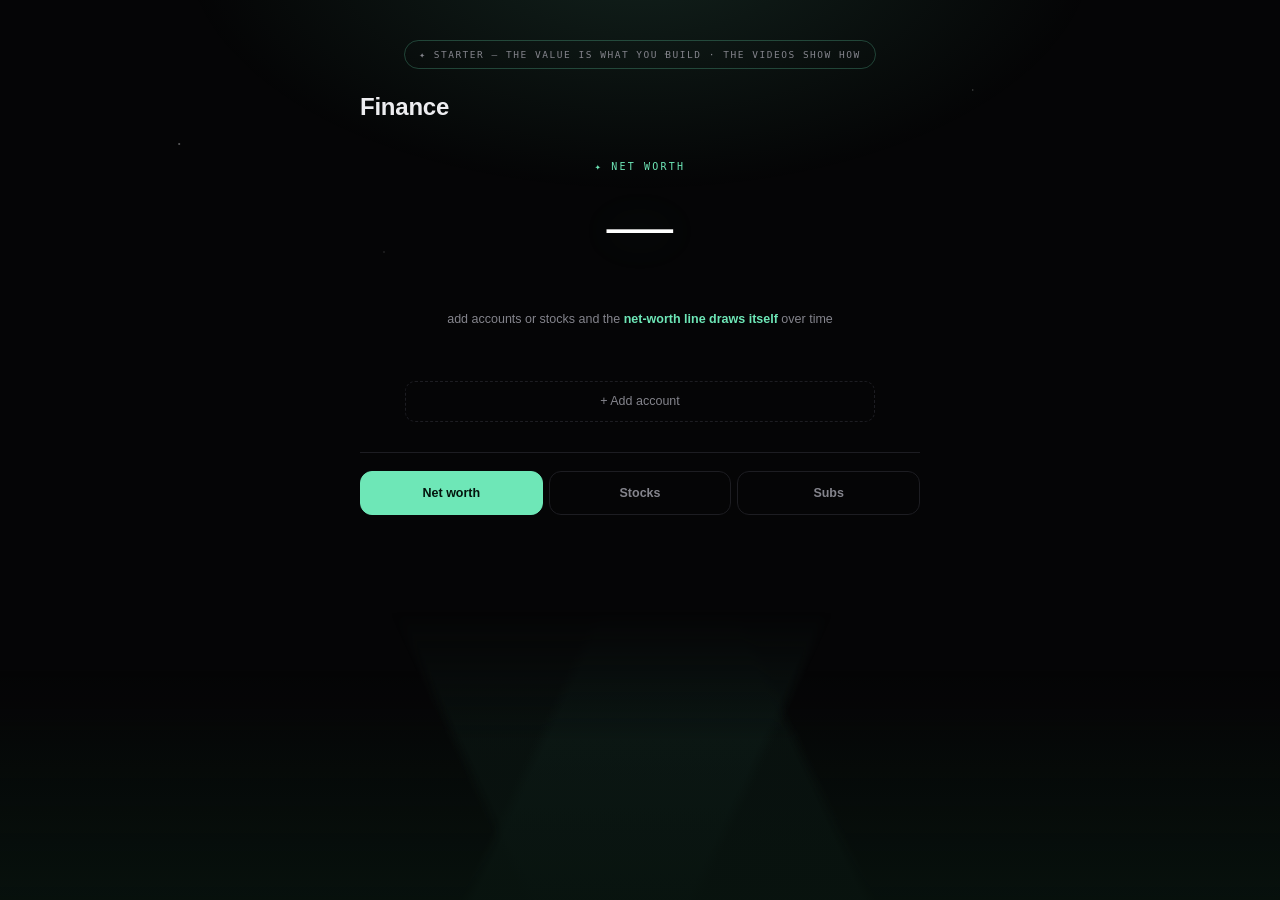
==== tiles-library/finance.html @ c0c362ae "Initial commit" ====
<!doctype html>
<html lang="en">
<head>
<meta charset="utf-8" />
<meta name="viewport" content="width=device-width,initial-scale=1" />
<title>Finance</title>
<!--
  FINANCE — three pages, one bottom tab bar: Net worth (accounts + stocks →
  the trend), Stocks (holdings, live-priced via Finnhub), Subscriptions
  (monthly burn). Each page carries its own base inputs; the mentor builds the
  rest.

  Sealed: no network. Saves through window.Vitality. Stock prices via the host
  bridge: window.Vitality.stock(symbol) (server-routed Finnhub key; manual works
  keyless). Store: { accounts:[{id,name,balance}], holdings:[{id,symbol,shares,price}],
  subs:[{id,name,amount}], history:[{t,value}] }
-->
<style>
  :root{
    --bg:#050506;--fg:#ededf0;--brand:#6EE7B7;
    --muted:#84848c;--muted-strong:#a8a8b0;--border:#1d1d22;
    --neg:#ff8b8b;
    --mono:ui-monospace,SFMono-Regular,Menlo,monospace;
    --serif:Georgia,'Times New Roman',serif;
    --font:-apple-system,BlinkMacSystemFont,'Segoe UI',Inter,sans-serif;
    --ease:cubic-bezier(.16,1,.3,1);
  }
  *{box-sizing:border-box;margin:0;padding:0}
  html,body{height:100%}
  body{background:var(--bg);color:var(--fg);font:15px/1.5 var(--font);display:flex;justify-content:center;padding:40px 20px;-webkit-font-smoothing:antialiased;position:relative}
  body::before{content:'';position:fixed;inset:0;z-index:-2;pointer-events:none;background:
    radial-gradient(58% 44% at 50% -6%, rgba(110,231,183,.13), transparent 62%),
    radial-gradient(1.5px 1.5px at 14% 16%, rgba(255,255,255,.5), transparent 100%),
    radial-gradient(1px 1px at 76% 10%, rgba(255,255,255,.4), transparent 100%),
    radial-gradient(1.5px 1.5px at 52% 6%, rgba(255,255,255,.32), transparent 100%),
    radial-gradient(1px 1px at 30% 28%, rgba(255,255,255,.28), transparent 100%)}
  body::after{content:'';position:fixed;left:0;right:0;bottom:0;height:32vh;z-index:-1;pointer-events:none;background:
    linear-gradient(to top, rgba(8,19,14,.85), transparent 80%),
    linear-gradient(115deg, transparent 42%, rgba(13,26,23,.75) 43%, rgba(13,26,23,.75) 58%, transparent 59%),
    linear-gradient(245deg, transparent 38%, rgba(10,18,16,.9) 39%, rgba(10,18,16,.9) 62%, transparent 63%);
    -webkit-mask-image:linear-gradient(to top,#000 55%,transparent);mask-image:linear-gradient(to top,#000 55%,transparent)}
  .shell{width:100%;max-width:560px}
  h1{font-size:24px;font-weight:600;letter-spacing:-.01em}
  .sub{color:var(--muted);font-family:var(--mono);font-size:11px;letter-spacing:.12em;text-transform:uppercase;margin:6px 0 0}
  .well{margin-top:34px;text-align:center}
  .kick{font-family:var(--mono);font-size:10px;letter-spacing:.22em;text-transform:uppercase;color:var(--brand)}
  .worth{font-family:var(--serif);font-style:italic;font-size:clamp(48px,10.5vw,74px);line-height:1;color:#fff;margin-top:12px;text-shadow:0 0 44px rgba(110,231,183,.22)}
  .worth.neg{color:var(--neg);text-shadow:0 0 44px rgba(255,139,139,.18)}
  .worth .u{font-size:.34em;font-style:normal;color:var(--muted);margin-left:2px}
  .delta{font-family:var(--mono);font-size:11px;letter-spacing:.14em;margin-top:10px;color:var(--muted)}
  .delta b{color:var(--brand);font-weight:600}
  .delta b.down{color:var(--neg)}
  .gwrap{margin-top:28px}
  .gEmpty{padding:22px 0;color:var(--muted);font-size:12.5px;text-align:center}
  .gEmpty b{color:var(--brand);font-weight:600}
  .list{margin-top:26px;text-align:left;max-width:470px;margin-left:auto;margin-right:auto}
  .row{display:grid;grid-template-columns:1fr auto auto;align-items:center;gap:10px;padding:11px 13px;border-radius:12px;border:1px solid var(--border);background:rgba(14,14,17,.5);margin-bottom:8px;animation:up .4s var(--ease) both}
  @keyframes up{from{opacity:0;transform:translateY(6px)}to{opacity:1}}
  .row .nmwrap{min-width:0}
  .row .nm{font-size:14px;color:var(--fg);overflow:hidden;text-overflow:ellipsis;white-space:nowrap}
  .row .hsub{font-family:var(--mono);font-size:10px;letter-spacing:.04em;color:var(--muted);margin-top:1px}
  .row .bal{font-family:var(--mono);font-size:14px;font-variant-numeric:tabular-nums;cursor:pointer;color:var(--muted-strong);padding:3px 7px;border-radius:6px;transition:background .12s,color .12s}
  .row .bal:hover{background:rgba(110,231,183,.09);color:var(--brand)}
  .row .bal.neg{color:var(--neg)}
  .row .del{border:none;background:none;color:var(--muted);cursor:pointer;font-size:15px;line-height:1;opacity:.45;padding:2px 4px;transition:opacity .12s,color .12s}
  .row .del:hover{opacity:1;color:var(--neg)}
  .balIn{width:118px;background:rgba(0,0,0,.45);border:1px solid var(--brand);border-radius:6px;padding:4px 8px;color:var(--fg);font-family:var(--mono);font-size:14px;text-align:right;outline:none}
  .addRow{display:grid;grid-template-columns:1fr 122px auto;gap:8px;margin-top:2px}
  .addRow.stock{grid-template-columns:1fr 100px auto}
  .addRow input{background:rgba(14,14,17,.7);border:1px solid var(--border);border-radius:10px;padding:10px 13px;color:var(--fg);font:inherit;outline:none;min-width:0}
  .addRow input:focus{border-color:var(--brand)}
  .addRow button{border:none;background:var(--brand);color:#04140d;font-weight:700;border-radius:10px;padding:0 17px;cursor:pointer}
  .addBtn{margin-top:4px;background:transparent;border:1px dashed var(--border);border-radius:10px;color:var(--muted);font:inherit;font-size:12.5px;padding:10px 14px;cursor:pointer;width:100%;transition:color .14s,border-color .14s}
  .addBtn:hover{color:var(--brand);border-color:var(--brand);border-style:solid}
  .keyNote{font-family:var(--mono);font-size:10px;letter-spacing:.02em;color:var(--muted);margin-top:12px;text-align:center}
  .keyNote b{color:var(--brand)}
  /* the bottom tab bar — each button is a page */
  .tabBar{display:flex;gap:6px;margin-top:30px;padding-top:18px;border-top:1px solid var(--border)}
  .tab{flex:1;padding:12px 8px;border-radius:12px;border:1px solid var(--border);background:transparent;color:var(--muted);font:inherit;font-size:12.5px;font-weight:600;cursor:pointer;transition:all .15s}
  .tab:hover{color:#fff;border-color:var(--muted)}
  .tab.on{color:#04140d;background:var(--brand);border-color:var(--brand)}
  .starterTag{width:max-content;max-width:92%;margin:0 auto 20px;padding:6px 14px;border:1px solid rgba(110,231,183,.25);border-radius:999px;font-family:ui-monospace,SFMono-Regular,Menlo,monospace;font-size:9.5px;letter-spacing:.16em;text-transform:uppercase;color:#84848c;text-align:center}
  .starterTag,.starterTag *{line-height:1.6}
</style>
</head>
<body>
<div class="shell">
<div class="starterTag">✦ starter — the value is what you build · the videos show how</div>
  <h1>Finance</h1>
  <div class="well" id="app"></div>
</div>
<script>
let store={};let view='networth';
let editingId=null;let editKind='bal';let adding=false;let addingStock=false;let addingSub=false;
const esc=s=>String(s).replace(/[&<>"']/g,c=>({'&':'&amp;','<':'&lt;','>':'&gt;','"':'&quot;',"'":'&#39;'}[c]));
const fetchingS=new Set();let finNote=false;
function persist(){window.Vitality.save(store)}
function accts(){if(!Array.isArray(store.accounts))store.accounts=[];return store.accounts}
function holds(){if(!Array.isArray(store.holdings))store.holdings=[];return store.holdings}
function subs(){if(!Array.isArray(store.subs))store.subs=[];return store.subs}
function hist(){if(!Array.isArray(store.history))store.history=[];return store.history}
function holdValue(h){return (typeof h.shares==='number'?h.shares:0)*(typeof h.price==='number'?h.price:0)}
function stockTotal(){return holds().reduce((s,h)=>s+holdValue(h),0)}
function monthlyBurn(){return subs().reduce((s,x)=>s+(typeof x.amount==='number'?x.amount:0),0)}
function netWorth(){let s=0;for(const a of accts())s+=(typeof a.balance==='number'?a.balance:0);for(const h of holds())s+=holdValue(h);return s;}
function fmtMoney(n){if(n==null)return '—';const sign=n<0?'−':'';const a=Math.abs(n);
  return sign+'$'+(a>=1e6?(a/1e6).toFixed(2)+'M':a>=1e4?Math.round(a).toLocaleString():a.toLocaleString(undefined,{maximumFractionDigits:0}));}

function snapshot(){
  const v=netWorth(),h=hist(),now=Date.now(),prev=h[h.length-1];
  if(prev&&prev.value===v)return;
  if(prev&&now-prev.t<120000){prev.t=now;prev.value=v;}
  else h.push({t:now,value:v});
}

async function refreshStock(h){
  const V=window.Vitality||{};
  if(!h.symbol||!V.stock)return;
  if(fetchingS.has(h.id))return;
  fetchingS.add(h.id);render();
  try{const price=await V.stock(h.symbol);if(typeof price==='number'&&price>0){h.price=price;snapshot();persist();}}
  catch(e){if(String(e&&e.message||'')==='no_key')finNote=true;}
  finally{fetchingS.delete(h.id);render();}
}

function graph(){
  const h=hist().filter(s=>typeof s.value==='number');
  if(h.length<2)return '<div class="gEmpty">add accounts or stocks and the <b>net-worth line draws itself</b> over time</div>';
  const W=560,H=120,P=8;
  const t0=h[0].t,t1=h[h.length-1].t||t0+1;
  const lo=Math.min(...h.map(s=>s.value)),hi=Math.max(...h.map(s=>s.value));
  const x=t=>P+((t-t0)/Math.max(1,t1-t0))*(W-2*P);
  const y=v=>hi===lo?H/2:P+(1-(v-lo)/(hi-lo))*(H-2*P);
  const pts=h.map(s=>[x(s.t),y(s.value)]);
  let d='M '+pts[0][0]+' '+pts[0][1];
  for(let i=0;i<pts.length-1;i++){const p0=pts[i-1]||pts[i],p1=pts[i],p2=pts[i+1],p3=pts[i+2]||p2;
    d+=' C '+(p1[0]+(p2[0]-p0[0])/6)+' '+(p1[1]+(p2[1]-p0[1])/6)+', '+(p2[0]-(p3[0]-p1[0])/6)+' '+(p2[1]-(p3[1]-p1[1])/6)+', '+p2[0]+' '+p2[1];}
  const area=d+' L '+pts[pts.length-1][0]+' '+(H-P)+' L '+pts[0][0]+' '+(H-P)+' Z';
  return '<svg viewBox="0 0 '+W+' '+H+'" style="width:100%;display:block" preserveAspectRatio="none">'
    +'<defs><linearGradient id="fg1" x1="0" y1="0" x2="0" y2="1"><stop offset="0%" stop-color="#6EE7B7" stop-opacity=".26"/><stop offset="100%" stop-color="#6EE7B7" stop-opacity="0"/></linearGradient></defs>'
    +'<path d="'+area+'" fill="url(#fg1)"/><path d="'+d+'" fill="none" stroke="#6EE7B7" stroke-width="2.5" stroke-linecap="round" stroke-linejoin="round"/>'
    +'<circle cx="'+pts[pts.length-1][0]+'" cy="'+pts[pts.length-1][1]+'" r="4" fill="#6EE7B7"/></svg>';
}

/* one row's editable value cell (inline input when this id is being edited) */
function valCell(id,kind,val,neg){
  if(editingId===id)return '<input class="balIn" id="editIn" type="text" inputmode="decimal" value="'+(val===''?'':val)+'" autocomplete="off"/>';
  return '<span class="bal'+(neg?' neg':'')+'" data-'+kind+'="'+id+'" title="Tap to edit">';
}

function listAccounts(){
  let h='';
  for(const ac of accts()){
    const neg=typeof ac.balance==='number'&&ac.balance<0;
    h+='<div class="row"><div class="nmwrap"><span class="nm">'+esc(ac.name)+'</span></div>'
      +valCell(ac.id,'bal',(typeof ac.balance==='number'?ac.balance:''),neg)+(editingId===ac.id?'':fmtMoney(typeof ac.balance==='number'?ac.balance:0)+'</span>')
      +'<button class="del" data-del="'+ac.id+'" title="Remove">&times;</button></div>';
  }
  if(adding)h+='<div class="addRow"><input id="nmIn" placeholder="account name" autocomplete="off"/><input id="amtIn" type="text" inputmode="decimal" placeholder="balance" autocomplete="off"/><button data-add>Add</button></div>';
  else h+='<button class="addBtn" data-addtoggle>+ Add account</button>';
  return h;
}
function listStocks(){
  let h='';
  for(const hd of holds()){
    const px=typeof hd.price==='number'?hd.price:null;
    const sub=(typeof hd.shares==='number'?hd.shares:0)+' sh'+(px!=null?' @ '+fmtMoney(px):' · '+(fetchingS.has(hd.id)?'pricing…':'add a key to price'));
    h+='<div class="row"><div class="nmwrap"><span class="nm">'+esc(hd.symbol)+'</span><div class="hsub">'+sub+'</div></div>'
      +valCell(hd.id,'sh',(typeof hd.shares==='number'?hd.shares:''),false)+(editingId===hd.id?'':(fetchingS.has(hd.id)?'…':fmtMoney(holdValue(hd)))+'</span>')
      +'<button class="del" data-del="'+hd.id+'" title="Remove">&times;</button></div>';
  }
  if(addingStock)h+='<div class="addRow stock"><input id="symIn" placeholder="ticker — e.g. AAPL" autocomplete="off"/><input id="shIn" type="text" inputmode="decimal" placeholder="shares" autocomplete="off"/><button data-addstockgo>Add</button></div>';
  else h+='<button class="addBtn" data-addstock>+ Add stock</button>';
  if(finNote)h+='<div class="keyNote">stocks need a free <b>Finnhub key</b> in .env.local — your mentor sets it up. Until then they hold at $0.</div>';
  return h;
}
function listSubs(){
  let h='';
  for(const sb of subs()){
    h+='<div class="row"><div class="nmwrap"><span class="nm">'+esc(sb.name)+'</span><div class="hsub">subscription</div></div>'
      +valCell(sb.id,'sub',(typeof sb.amount==='number'?sb.amount:''),false)+(editingId===sb.id?'':fmtMoney(typeof sb.amount==='number'?sb.amount:0)+'/mo</span>')
      +'<button class="del" data-del="'+sb.id+'" title="Remove">&times;</button></div>';
  }
  if(addingSub)h+='<div class="addRow"><input id="subNmIn" placeholder="subscription — e.g. Netflix" autocomplete="off"/><input id="subAmtIn" type="text" inputmode="decimal" placeholder="$ / month" autocomplete="off"/><button data-addsubgo>Add</button></div>';
  else h+='<button class="addBtn" data-addsub>+ Add subscription</button>';
  return h;
}

function tabBar(){
  return '<div class="tabBar">'+[['networth','Net worth'],['stocks','Stocks'],['subs','Subs']]
    .map(t=>'<button class="tab'+(view===t[0]?' on':'')+'" data-view="'+t[0]+'">'+t[1]+'</button>').join('')+'</div>';
}

function render(){
  let html='';
  if(view==='networth'){
    const any=accts().length||holds().length,v=any?netWorth():null,h=hist();
    let delta='';
    if(h.length>=2){const d=h[h.length-1].value-h[0].value,up=d>=0;delta='<div class="delta">since day one · <b class="'+(up?'':'down')+'">'+(up?'▲ ':'▼ ')+fmtMoney(Math.abs(d)).replace('−','')+'</b></div>';}
    html='<div class="kick">✦ net worth</div><div class="worth'+(v!=null&&v<0?' neg':'')+'">'+fmtMoney(v)+'</div>'+delta
      +'<div class="gwrap">'+graph()+'</div><div class="list">'+listAccounts()+'</div>';
  }else if(view==='stocks'){
    html='<div class="kick">✦ holdings</div><div class="worth">'+(holds().length?fmtMoney(stockTotal()):'—')+'</div>'
      +(holds().length?'<div class="delta">'+holds().length+' position'+(holds().length===1?'':'s')+' · live-priced</div>':'')
      +'<div class="list" style="margin-top:24px">'+listStocks()+'</div>';
  }else{
    html='<div class="kick">✦ monthly burn</div><div class="worth">'+(subs().length?fmtMoney(monthlyBurn())+'<span class="u">/mo</span>':'—')+'</div>'
      +(subs().length?'<div class="delta">'+subs().length+' renewal'+(subs().length===1?'':'s')+' a month</div>':'')
      +'<div class="list" style="margin-top:24px">'+listSubs()+'</div>';
  }
  html+=tabBar();
  document.getElementById('app').innerHTML=html;
  if(editingId){const i=document.getElementById('editIn');if(i){i.focus();try{i.select();}catch(e){}
    i.addEventListener('keydown',e=>{if(e.key==='Enter')commit();else if(e.key==='Escape'){editingId=null;render();}});
    i.addEventListener('blur',commit);}}
  if(adding){const n=document.getElementById('nmIn');if(n)n.focus();const amt=document.getElementById('amtIn');if(amt)amt.addEventListener('keydown',e=>{if(e.key==='Enter')addAccount()});}
  if(addingStock){const s=document.getElementById('symIn');if(s)s.focus();const sh=document.getElementById('shIn');if(sh)sh.addEventListener('keydown',e=>{if(e.key==='Enter')addStock()});}
  if(addingSub){const n=document.getElementById('subNmIn');if(n)n.focus();const amt=document.getElementById('subAmtIn');if(amt)amt.addEventListener('keydown',e=>{if(e.key==='Enter')addSub()});}
}

function commit(){
  const i=document.getElementById('editIn');if(!i||!editingId)return;
  const raw=String(i.value).replace(/[$,\s]/g,'');const n=Number(raw);
  if(editKind==='sh'){
    const hd=holds().find(x=>x.id===editingId);editingId=null;
    if(hd&&raw!==''&&isFinite(n)&&n>=0){hd.shares=n;snapshot();persist();render();refreshStock(hd);return;}
  }else if(editKind==='sub'){
    const sb=subs().find(x=>x.id===editingId);if(sb&&raw!==''&&isFinite(n)&&n>=0){sb.amount=n;persist();}
  }else{
    const ac=accts().find(x=>x.id===editingId);if(ac&&raw!==''&&isFinite(n)){ac.balance=n;snapshot();persist();}
  }
  editingId=null;render();
}
function addAccount(){
  const n=document.getElementById('nmIn'),amt=document.getElementById('amtIn');
  const name=(n?n.value:'').trim();if(!name){if(n)n.focus();return;}
  const raw=String(amt?amt.value:'').replace(/[$,\s]/g,'');const bal=Number(raw);
  accts().push({id:'a'+Math.random().toString(36).slice(2,8),name,balance:(raw!==''&&isFinite(bal))?bal:0});
  adding=false;snapshot();persist();render();
}
function addStock(){
  const s=document.getElementById('symIn'),sh=document.getElementById('shIn');
  const symbol=(s?s.value:'').trim().toUpperCase();if(!symbol){if(s)s.focus();return;}
  const raw=String(sh?sh.value:'').replace(/[,\s]/g,'');const shares=Number(raw);
  const hd={id:'h'+Math.random().toString(36).slice(2,8),symbol,shares:(raw!==''&&isFinite(shares))?shares:0,price:null};
  holds().push(hd);addingStock=false;persist();render();refreshStock(hd);
}
function addSub(){
  const n=document.getElementById('subNmIn'),amt=document.getElementById('subAmtIn');
  const name=(n?n.value:'').trim();if(!name){if(n)n.focus();return;}
  const raw=String(amt?amt.value:'').replace(/[$,\s]/g,'');const amount=Number(raw);
  subs().push({id:'s'+Math.random().toString(36).slice(2,8),name,amount:(raw!==''&&isFinite(amount))?amount:0});
  addingSub=false;persist();render();
}

document.addEventListener('click',e=>{
  const tab=e.target.closest('[data-view]');
  if(tab){view=tab.getAttribute('data-view');editingId=null;adding=addingStock=addingSub=false;render();return}
  const b=e.target.closest('[data-bal]');
  if(b){editingId=b.getAttribute('data-bal');editKind='bal';adding=addingStock=addingSub=false;render();return}
  const sh=e.target.closest('[data-sh]');
  if(sh){editingId=sh.getAttribute('data-sh');editKind='sh';adding=addingStock=addingSub=false;render();return}
  const su=e.target.closest('[data-sub]');
  if(su){editingId=su.getAttribute('data-sub');editKind='sub';adding=addingStock=addingSub=false;render();return}
  const d=e.target.closest('[data-del]');
  if(d){const id=d.getAttribute('data-del');store.accounts=accts().filter(x=>x.id!==id);store.holdings=holds().filter(x=>x.id!==id);store.subs=subs().filter(x=>x.id!==id);snapshot();persist();render();return}
  if(e.target.closest('[data-addtoggle]')){adding=true;editingId=null;render();return}
  if(e.target.closest('[data-addstock]')){addingStock=true;editingId=null;render();return}
  if(e.target.closest('[data-addsub]')){addingSub=true;editingId=null;render();return}
  if(e.target.closest('[data-add]')){addAccount();return}
  if(e.target.closest('[data-addstockgo]')){addStock();return}
  if(e.target.closest('[data-addsubgo]')){addSub();return}
});

/* standalone preview: opened as a raw file with no dashboard bridge? back it
   with localStorage so it still renders. In the real sealed dashboard the
   bridge is injected first, so this branch never runs there. */
if(!window.Vitality){window.Vitality={save:function(d){try{localStorage.setItem('v:prev:finance',JSON.stringify(d));}catch(e){}return Promise.resolve(true);},load:function(){try{return Promise.resolve(JSON.parse(localStorage.getItem('v:prev:finance')||'{}'));}catch(e){return Promise.resolve({});}},read:function(){return Promise.resolve(null);},stock:function(){return Promise.reject(new Error('no_key'));}};}
(async()=>{
  const d=await window.Vitality.load();
  store=(d&&typeof d==='object'&&!Array.isArray(d))?d:{};
  if(!Array.isArray(store.accounts))store.accounts=[];
  if(!Array.isArray(store.holdings))store.holdings=[];
  if(!Array.isArray(store.subs))store.subs=[];
  if(!Array.isArray(store.history))store.history=[];
  render();
  for(const hd of holds()){ if(!hd.symbol)continue; await refreshStock(hd); await new Promise(r=>setTimeout(r,1200)); }
})();
</script>
</body>
</html>
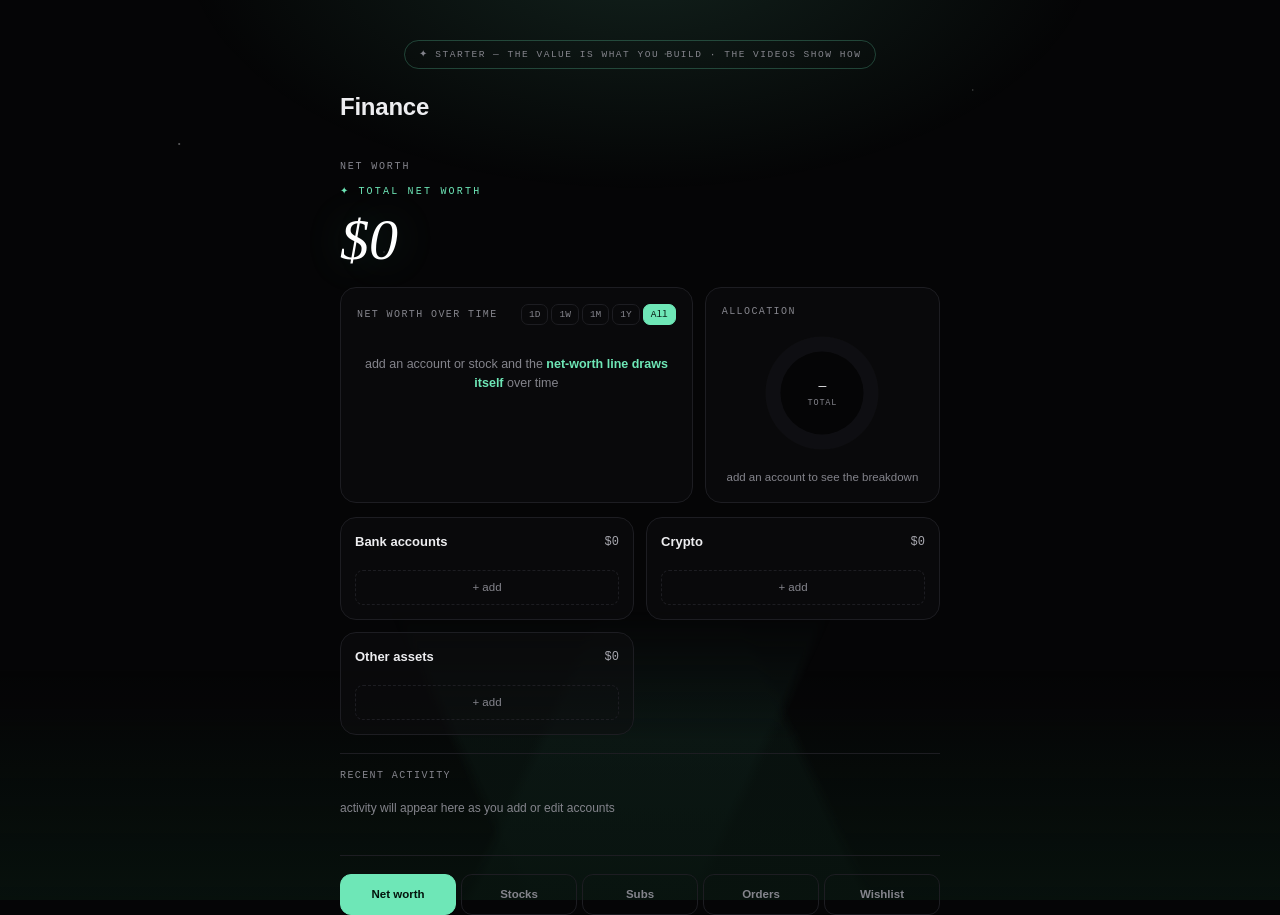
==== commit 718f2fdd: "auto: update from Claude Code" ====
--- a/tiles-library/finance.html
+++ b/tiles-library/finance.html
@@ -5,21 +5,25 @@
 <meta name="viewport" content="width=device-width,initial-scale=1" />
 <title>Finance</title>
 <!--
-  FINANCE — three pages, one bottom tab bar: Net worth (accounts + stocks →
-  the trend), Stocks (holdings, live-priced via Finnhub), Subscriptions
-  (monthly burn). Each page carries its own base inputs; the mentor builds the
-  rest.
+  FINANCE — five pages, one bottom tab bar: Net worth (accounts by category +
+  stocks → the trend + allocation), Stocks (holdings, live-priced via Finnhub),
+  Subscriptions (billing period, renewal countdown, linked account), Orders
+  (incoming/bought, % of net worth, deduct from an account), Wishlist (% of
+  net worth per item).
 
   Sealed: no network. Saves through window.Vitality. Stock prices via the host
   bridge: window.Vitality.stock(symbol) (server-routed Finnhub key; manual works
-  keyless). Store: { accounts:[{id,name,balance}], holdings:[{id,symbol,shares,price}],
-  subs:[{id,name,amount}], history:[{t,value}] }
+  keyless). Store: { accounts:[{id,name,balance,type}], holdings:[{id,symbol,shares,price}],
+  subs:[{id,name,amount,period,renewal,fromAccountId,autoDeduct}],
+  orders:[{id,name,amount,mode,fromAccountId,arrival,ts,deductedAt,pctAtDeduction,deductedFromName}],
+  wishlist:[{id,name,amount,ts}], history:[{t,value}], activity:[{id,ts,name,type,delta,kind}] }
 -->
 <style>
   :root{
     --bg:#050506;--fg:#ededf0;--brand:#6EE7B7;
     --muted:#84848c;--muted-strong:#a8a8b0;--border:#1d1d22;
     --neg:#ff8b8b;
+    --cat-bank:#3D72D6;--cat-stocks:#1D9E6C;--cat-crypto:#B8811A;--cat-other:#8465E0;--cat-subs:#E0703D;
     --mono:ui-monospace,SFMono-Regular,Menlo,monospace;
     --serif:Georgia,'Times New Roman',serif;
     --font:-apple-system,BlinkMacSystemFont,'Segoe UI',Inter,sans-serif;
@@ -39,12 +43,12 @@
     linear-gradient(115deg, transparent 42%, rgba(13,26,23,.75) 43%, rgba(13,26,23,.75) 58%, transparent 59%),
     linear-gradient(245deg, transparent 38%, rgba(10,18,16,.9) 39%, rgba(10,18,16,.9) 62%, transparent 63%);
     -webkit-mask-image:linear-gradient(to top,#000 55%,transparent);mask-image:linear-gradient(to top,#000 55%,transparent)}
-  .shell{width:100%;max-width:560px}
+  .shell{width:100%;max-width:600px}
   h1{font-size:24px;font-weight:600;letter-spacing:-.01em}
   .sub{color:var(--muted);font-family:var(--mono);font-size:11px;letter-spacing:.12em;text-transform:uppercase;margin:6px 0 0}
   .well{margin-top:34px;text-align:center}
   .kick{font-family:var(--mono);font-size:10px;letter-spacing:.22em;text-transform:uppercase;color:var(--brand)}
-  .worth{font-family:var(--serif);font-style:italic;font-size:clamp(48px,10.5vw,74px);line-height:1;color:#fff;margin-top:12px;text-shadow:0 0 44px rgba(110,231,183,.22)}
+  .worth{font-family:var(--serif);font-style:italic;font-size:clamp(44px,9.5vw,68px);line-height:1;color:#fff;margin-top:12px;text-shadow:0 0 44px rgba(110,231,183,.22)}
   .worth.neg{color:var(--neg);text-shadow:0 0 44px rgba(255,139,139,.18)}
   .worth .u{font-size:.34em;font-style:normal;color:var(--muted);margin-left:2px}
   .delta{font-family:var(--mono);font-size:11px;letter-spacing:.14em;margin-top:10px;color:var(--muted)}
@@ -53,7 +57,7 @@
   .gwrap{margin-top:28px}
   .gEmpty{padding:22px 0;color:var(--muted);font-size:12.5px;text-align:center}
   .gEmpty b{color:var(--brand);font-weight:600}
-  .list{margin-top:26px;text-align:left;max-width:470px;margin-left:auto;margin-right:auto}
+  .list{margin-top:26px;text-align:left;max-width:510px;margin-left:auto;margin-right:auto}
   .row{display:grid;grid-template-columns:1fr auto auto;align-items:center;gap:10px;padding:11px 13px;border-radius:12px;border:1px solid var(--border);background:rgba(14,14,17,.5);margin-bottom:8px;animation:up .4s var(--ease) both}
   @keyframes up{from{opacity:0;transform:translateY(6px)}to{opacity:1}}
   .row .nmwrap{min-width:0}
@@ -67,20 +71,187 @@
   .balIn{width:118px;background:rgba(0,0,0,.45);border:1px solid var(--brand);border-radius:6px;padding:4px 8px;color:var(--fg);font-family:var(--mono);font-size:14px;text-align:right;outline:none}
   .addRow{display:grid;grid-template-columns:1fr 122px auto;gap:8px;margin-top:2px}
   .addRow.stock{grid-template-columns:1fr 100px auto}
-  .addRow input{background:rgba(14,14,17,.7);border:1px solid var(--border);border-radius:10px;padding:10px 13px;color:var(--fg);font:inherit;outline:none;min-width:0}
-  .addRow input:focus{border-color:var(--brand)}
+  .addRow.wide{grid-template-columns:1fr 1fr auto}
+  .addRow input,.addRow select{background:rgba(14,14,17,.7);border:1px solid var(--border);border-radius:10px;padding:10px 13px;color:var(--fg);font:inherit;font-size:13px;outline:none;min-width:0}
+  .addRow input:focus,.addRow select:focus{border-color:var(--brand)}
   .addRow button{border:none;background:var(--brand);color:#04140d;font-weight:700;border-radius:10px;padding:0 17px;cursor:pointer}
   .addBtn{margin-top:4px;background:transparent;border:1px dashed var(--border);border-radius:10px;color:var(--muted);font:inherit;font-size:12.5px;padding:10px 14px;cursor:pointer;width:100%;transition:color .14s,border-color .14s}
   .addBtn:hover{color:var(--brand);border-color:var(--brand);border-style:solid}
   .keyNote{font-family:var(--mono);font-size:10px;letter-spacing:.02em;color:var(--muted);margin-top:12px;text-align:center}
   .keyNote b{color:var(--brand)}
   /* the bottom tab bar — each button is a page */
-  .tabBar{display:flex;gap:6px;margin-top:30px;padding-top:18px;border-top:1px solid var(--border)}
-  .tab{flex:1;padding:12px 8px;border-radius:12px;border:1px solid var(--border);background:transparent;color:var(--muted);font:inherit;font-size:12.5px;font-weight:600;cursor:pointer;transition:all .15s}
+  .tabBar{display:flex;gap:5px;margin-top:30px;padding-top:18px;border-top:1px solid var(--border)}
+  .tab{flex:1;padding:11px 4px;border-radius:11px;border:1px solid var(--border);background:transparent;color:var(--muted);font:inherit;font-size:11.5px;font-weight:600;cursor:pointer;transition:all .15s;white-space:nowrap}
   .tab:hover{color:#fff;border-color:var(--muted)}
   .tab.on{color:#04140d;background:var(--brand);border-color:var(--brand)}
   .starterTag{width:max-content;max-width:92%;margin:0 auto 20px;padding:6px 14px;border:1px solid rgba(110,231,183,.25);border-radius:999px;font-family:ui-monospace,SFMono-Regular,Menlo,monospace;font-size:9.5px;letter-spacing:.16em;text-transform:uppercase;color:#84848c;text-align:center}
   .starterTag,.starterTag *{line-height:1.6}
+
+  /* ---- net worth: chart + donut + category cards + activity ---- */
+  .section{text-align:left}
+  .sectionEyebrow{font-family:var(--mono);font-size:10px;letter-spacing:.18em;text-transform:uppercase;color:var(--muted);margin-bottom:10px}
+  .overviewGrid{display:grid;grid-template-columns:1.5fr 1fr;gap:12px;margin-top:18px}
+  @media (max-width:560px){.overviewGrid{grid-template-columns:1fr}}
+  .card{border:1px solid var(--border);border-radius:16px;background:rgba(14,14,17,.5);padding:16px}
+  .chartHead{display:flex;align-items:center;justify-content:space-between;gap:8px;flex-wrap:wrap}
+  .chartHeadLeft{display:flex;align-items:baseline;gap:8px}
+  .chartLabel{font-family:var(--mono);font-size:10px;letter-spacing:.14em;text-transform:uppercase;color:var(--muted)}
+  .chartDelta{font-family:var(--mono);font-size:11px;font-weight:600;color:var(--muted-strong)}
+  .chartDelta.up{color:var(--brand)}
+  .chartDelta.down{color:var(--neg)}
+  .periodSeg{display:flex;gap:3px}
+  .periodBtn{background:transparent;border:1px solid var(--border);color:var(--muted);font-family:var(--mono);font-size:9.5px;padding:4px 7px;border-radius:7px;cursor:pointer}
+  .periodBtn:hover{color:#fff}
+  .periodBtnActive{background:var(--brand);color:#04140d;border-color:var(--brand)}
+  .chartSvgWrap{position:relative;margin-top:10px}
+  .chartSvg{width:100%;height:120px;display:block;overflow:visible}
+  .chartGrid{stroke:var(--border);stroke-width:1}
+  .chartCrosshair{stroke:rgba(255,255,255,.25);stroke-width:1;pointer-events:none}
+  .chartHoverDot{fill:currentColor;stroke:var(--bg);stroke-width:2;pointer-events:none}
+  .chartTip{position:absolute;top:0;transform:translate(-50%,-100%);background:#0c0c10;border:1px solid var(--border);border-radius:8px;padding:6px 9px;font-family:var(--mono);font-size:10.5px;white-space:nowrap;pointer-events:none;opacity:0;transition:opacity .1s}
+  .chartTip.show{opacity:1}
+  .chartTip b{color:var(--fg);font-size:12px;display:block}
+  .chartTip span{color:var(--muted)}
+  .chartStatsRow{display:grid;grid-template-columns:repeat(4,1fr);gap:6px;margin-top:14px}
+  .chartStat{display:flex;flex-direction:column;gap:2px}
+  .chartStatLabel{font-family:var(--mono);font-size:8.5px;letter-spacing:.08em;text-transform:uppercase;color:var(--muted)}
+  .chartStatVal{font-family:var(--mono);font-size:12px;color:var(--muted-strong)}
+  .chartEmpty{padding:30px 0;text-align:center;color:var(--muted);font-size:12.5px}
+
+  .donutStage{position:relative;width:132px;height:132px;margin:8px auto 0}
+  .donutSvg{width:100%;height:100%}
+  .donutSvg path{transition:opacity .12s;cursor:pointer}
+  .donutSvg path:hover{opacity:.8}
+  .donutCenter{position:absolute;inset:0;display:flex;flex-direction:column;align-items:center;justify-content:center;pointer-events:none}
+  .donutNum{font-family:var(--mono);font-size:13px;color:var(--fg)}
+  .donutSub{font-family:var(--mono);font-size:8.5px;letter-spacing:.1em;text-transform:uppercase;color:var(--muted)}
+  .donutLegend{margin-top:14px;display:flex;flex-direction:column;gap:7px}
+  .donutLeg{display:flex;align-items:center;gap:7px;font-size:12px;color:var(--muted-strong)}
+  .donutLegDot{width:8px;height:8px;border-radius:50%;flex:0 0 auto}
+  .donutLeg span:nth-child(2){flex:1;overflow:hidden;text-overflow:ellipsis;white-space:nowrap}
+  .donutLegPct{font-family:var(--mono);font-size:10.5px;color:var(--muted)}
+  .donutEmpty{margin-top:10px;text-align:center;color:var(--muted);font-size:11.5px}
+
+  .accountsGrid{display:grid;grid-template-columns:1fr 1fr;gap:12px;margin-top:14px}
+  @media (max-width:560px){.accountsGrid{grid-template-columns:1fr}}
+  .accountCard{border:1px solid var(--border);border-radius:16px;background:rgba(14,14,17,.5);padding:14px}
+  .accountHead{display:flex;align-items:center;justify-content:space-between;margin-bottom:10px}
+  .accountLabel{font-size:13px;font-weight:600}
+  .accountTotal{font-family:var(--mono);font-size:12px;color:var(--muted-strong)}
+  .accountTotalPct{color:var(--muted);margin-left:3px}
+  .accountList{display:flex;flex-direction:column;gap:6px}
+  .accountRow{display:grid;grid-template-columns:1fr auto auto;align-items:center;gap:8px;padding:8px 4px}
+  .accountRowName{font-size:13px;cursor:pointer}
+  .accountRowAmount{font-family:var(--mono);font-size:13px;color:var(--muted-strong);cursor:pointer;padding:2px 6px;border-radius:6px}
+  .accountRowAmount:hover{background:rgba(110,231,183,.09);color:var(--brand)}
+  .inlineEditInput{width:100%;background:rgba(0,0,0,.45);border:1px solid var(--brand);border-radius:6px;padding:4px 7px;color:var(--fg);font-family:var(--mono);font-size:13px;outline:none}
+  .inlineEditAmt{text-align:right}
+  .deleteBtn{border:none;background:none;color:var(--muted);cursor:pointer;font-size:14px;opacity:.4}
+  .deleteBtn:hover{opacity:1;color:var(--neg)}
+  .quickAdd{display:grid;grid-template-columns:1fr 1fr auto;gap:6px;margin-top:8px}
+  .quickAddInput{background:rgba(0,0,0,.35);border:1px solid var(--border);border-radius:8px;padding:8px 10px;color:var(--fg);font:inherit;font-size:12.5px;outline:none;min-width:0}
+  .quickAddInput:focus{border-color:var(--brand)}
+  .quickAddBtn{border:none;background:var(--brand);color:#04140d;font-weight:700;border-radius:8px;padding:0 12px;cursor:pointer}
+  .addToggle{margin-top:8px;background:transparent;border:1px dashed var(--border);border-radius:8px;color:var(--muted);font:inherit;font-size:11.5px;padding:8px 10px;cursor:pointer;width:100%}
+  .addToggle:hover{color:var(--brand);border-color:var(--brand)}
+
+  .activity{margin-top:18px;border-top:1px solid var(--border);padding-top:14px}
+  .activityHead{display:flex;justify-content:space-between;margin-bottom:8px}
+  .activityEmpty{color:var(--muted);font-size:12px;padding:8px 0}
+  .activityBucketLabel{font-family:var(--mono);font-size:9px;letter-spacing:.1em;text-transform:uppercase;color:var(--muted);margin:10px 0 6px}
+  .activityRow{display:grid;grid-template-columns:3px 1fr auto auto;align-items:center;gap:9px;padding:6px 2px}
+  .activityBar{height:20px;border-radius:2px}
+  .activityName{font-size:12.5px}
+  .activityMeta{font-family:var(--mono);font-size:9.5px;color:var(--muted)}
+  .activityAmt{font-family:var(--mono);font-size:12px}
+  .activityAmt.up{color:var(--brand)}
+  .activityAmt.down{color:var(--neg)}
+  .activityDate{font-family:var(--mono);font-size:9.5px;color:var(--muted)}
+
+  /* ---- subs / orders / wishlist ---- */
+  .addCard{border:1px solid var(--border);border-radius:16px;background:rgba(14,14,17,.5);padding:14px;margin-bottom:16px}
+  .addEyebrow{font-family:var(--mono);font-size:10px;letter-spacing:.1em;text-transform:uppercase;color:var(--muted);margin-bottom:10px}
+  .addGrid{display:grid;grid-template-columns:1.4fr 1fr 1fr auto;gap:8px;align-items:center}
+  .addGrid.bought{grid-template-columns:1.4fr 1fr 1.2fr auto}
+  @media (max-width:560px){.addGrid,.addGrid.bought{grid-template-columns:1fr}}
+  .subsCheck{display:flex;align-items:center;gap:7px;font-size:11.5px;color:var(--muted-strong);margin-top:10px}
+  .emptyState{padding:22px 4px;text-align:center}
+  .emptyTitle{font-size:13.5px;color:var(--fg);margin-bottom:4px}
+  .emptyBody{font-size:12px;color:var(--muted);max-width:360px;margin:0 auto}
+  .subsHero,.wishHero{display:flex;align-items:center;justify-content:space-between;margin-bottom:10px}
+  .nwHeroLabel{font-family:var(--mono);font-size:9.5px;letter-spacing:.1em;text-transform:uppercase;color:var(--muted)}
+  .subsHeroNum,.wishHeroNum{font-family:var(--serif);font-style:italic;font-size:34px;color:#fff;margin-top:4px}
+  .subsHeroNumSuffix{font-size:.4em;font-style:normal;color:var(--muted);margin-left:3px}
+  .subsHeroSub{font-family:var(--mono);font-size:10.5px;color:var(--muted);margin-top:2px}
+  .sectionCount{color:var(--muted);font-weight:400}
+  .sectionCountSep{color:var(--muted)}
+  .sectionEyebrow{display:flex;justify-content:space-between;align-items:baseline}
+
+  .subRow{display:grid;grid-template-columns:1fr auto auto;align-items:center;gap:12px;padding:12px 13px;border-radius:12px;border:1px solid var(--border);background:rgba(14,14,17,.5);margin-bottom:8px}
+  .subRow.urgent{border-color:rgba(255,139,139,.4)}
+  .subRowName{font-size:13.5px}
+  .subRowPeriod{font-family:var(--mono);font-size:9.5px;text-transform:capitalize;color:var(--muted);margin-top:2px}
+  .subRowRenew{font-family:var(--mono);font-size:9.5px;color:var(--muted-strong);margin-top:2px}
+  .subRowPills{display:flex;align-items:center;gap:6px;margin-top:6px;flex-wrap:wrap}
+  .subPill{font-family:var(--mono);font-size:9px;color:var(--muted);border:1px solid var(--border);border-radius:999px;padding:2px 7px}
+  .subToggle{display:flex;align-items:center;gap:5px;background:transparent;border:1px solid var(--border);border-radius:999px;padding:3px 9px 3px 6px;color:var(--muted);font:inherit;font-size:9.5px;cursor:pointer}
+  .subToggle.on{border-color:var(--brand);color:var(--brand)}
+  .subToggleDot{width:6px;height:6px;border-radius:50%;background:var(--muted)}
+  .subToggle.on .subToggleDot{background:var(--brand)}
+  .subRowCost{text-align:right}
+  .subRowCostBig{font-family:var(--mono);font-size:15px;color:var(--fg)}
+  .subRowCostUnit{font-family:var(--mono);font-size:9px;color:var(--muted)}
+  .subRowCostBilled{font-family:var(--mono);font-size:9px;color:var(--muted);margin-top:2px}
+  .subRowActions{display:flex;gap:4px}
+  .iconBtn{border:1px solid var(--border);background:transparent;color:var(--muted);border-radius:7px;padding:5px 8px;font-size:11px;cursor:pointer}
+  .iconBtn:hover{color:var(--fg);border-color:var(--muted)}
+
+  .modeSeg{display:flex;gap:4px}
+  .modeBtn{background:transparent;border:1px solid var(--border);color:var(--muted);font:inherit;font-size:11px;padding:5px 10px;border-radius:8px;cursor:pointer}
+  .modeBtnActive{background:var(--brand);color:#04140d;border-color:var(--brand)}
+  .addCardHead{display:flex;justify-content:space-between;align-items:center;margin-bottom:10px}
+  .addPreview{font-family:var(--mono);font-size:11px;color:var(--muted);margin-top:9px}
+  .addPreview.warn{color:#e8c878}
+  .quickAddInputAlert{border-color:#e8c878}
+  .ordCard{border:1px solid var(--border);border-radius:12px;background:rgba(14,14,17,.5);padding:13px;margin-bottom:8px}
+  .ordCard.deducted{opacity:.6}
+  .ordHead{display:flex;align-items:center;gap:8px}
+  .ordName{flex:1;font-size:13.5px;overflow:hidden;text-overflow:ellipsis;white-space:nowrap}
+  .ordAmt{font-family:var(--mono);font-size:14px}
+  .ordMetaRow{display:flex;gap:6px;margin-top:8px;flex-wrap:wrap}
+  .ordPill{font-family:var(--mono);font-size:9px;color:var(--muted);border:1px solid var(--border);border-radius:999px;padding:2px 8px}
+  .ordPill.good{color:var(--brand);border-color:rgba(110,231,183,.35)}
+  .ordPill.warn{color:#e8c878;border-color:rgba(232,200,120,.35)}
+  .ordPill.bad{color:var(--neg);border-color:rgba(255,139,139,.35)}
+  .ordPill.today,.ordPill.imminent{color:#e8c878;border-color:rgba(232,200,120,.35)}
+  .ordPill.past{color:var(--neg);border-color:rgba(255,139,139,.35)}
+  .ordFoot{margin-top:9px;display:flex;justify-content:space-between;align-items:center}
+  .ordDeductedPill{font-family:var(--mono);font-size:9.5px;color:var(--muted)}
+  .ordDeductBtn{background:transparent;border:1px solid var(--border);color:var(--muted-strong);font:inherit;font-size:11px;padding:6px 10px;border-radius:8px;cursor:pointer}
+  .ordDeductBtn:hover{color:var(--brand);border-color:var(--brand)}
+
+  .wishHeroTop{display:flex;justify-content:space-between;align-items:flex-start}
+  .wishHeroPctNum{font-family:var(--mono);font-size:20px;color:var(--muted-strong);margin-top:4px}
+  .wishHeroPctNum.warn{color:#e8c878}
+  .wishHeroPctNum.bad{color:var(--neg)}
+  .wishHeroBar{height:5px;border-radius:99px;background:var(--border);margin-top:12px;overflow:hidden}
+  .wishHeroBarFill{height:100%;background:var(--brand);border-radius:99px}
+  .wishHeroBarFill.warn{background:#e8c878}
+  .wishHeroBarFill.bad{background:var(--neg)}
+  .wishHeroFoot{font-family:var(--mono);font-size:10px;color:var(--muted);margin-top:8px}
+  .wishRow{border:1px solid var(--border);border-radius:12px;background:rgba(14,14,17,.5);padding:12px 13px;margin-bottom:8px}
+  .wishRowH{display:flex;align-items:flex-start;gap:10px}
+  .wishRowName{font-size:13.5px}
+  .wishRowMeta{font-family:var(--mono);font-size:9.5px;color:var(--muted);margin-top:2px}
+  .wishRowAmtWrap{margin-left:auto;text-align:right}
+  .wishRowAmt{font-family:var(--mono);font-size:14px}
+  .wishRowPct{font-family:var(--mono);font-size:9.5px;color:var(--muted);margin-top:2px}
+  .wishRowPct.warn{color:#e8c878}
+  .wishRowPct.bad{color:var(--neg)}
+  .wishRowBar{height:3px;border-radius:99px;background:var(--border);margin-top:9px;overflow:hidden}
+  .wishRowBarFill{height:100%;background:var(--brand);border-radius:99px}
+  .wishRowBarFill.warn{background:#e8c878}
+  .wishRowBarFill.bad{background:var(--neg)}
 </style>
 </head>
 <body>
@@ -92,23 +263,47 @@
 <script>
 let store={};let view='networth';
 let editingId=null;let editKind='bal';let adding=false;let addingStock=false;let addingSub=false;
-const esc=s=>String(s).replace(/[&<>"']/g,c=>({'&':'&amp;','<':'&lt;','>':'&gt;','"':'&quot;',"'":'&#39;'}[c]));
+let subEditId=null;let orderMode='incoming';let hoverIdx=null;
+const draftSub={name:'',amount:'',period:'monthly',renewal:'',from:'',auto:false};
+const draftSubEdit={name:'',amount:'',period:'monthly',renewal:'',from:'',auto:false};
+const draftOrder={name:'',cost:'',from:'',arrival:''};
+const draftWish={name:'',amount:''};
+const draftAcc={bank:{name:'',amt:''},crypto:{name:'',amt:''},other:{name:'',amt:''}};
+let showAcc={bank:false,crypto:false,other:false};
+const esc=s=>String(s==null?'':s).replace(/[&<>"']/g,c=>({'&':'&amp;','<':'&lt;','>':'&gt;','"':'&quot;',"'":'&#39;'}[c]));
 const fetchingS=new Set();let finNote=false;
+
+const TYPE_LABELS={bank:'Bank accounts',crypto:'Crypto',other:'Other assets'};
+const TYPE_PH={bank:['Account name','Balance'],crypto:['Coin / wallet','Value'],other:['Asset name','Value']};
+const CAT_COLOR={bank:'var(--cat-bank)',crypto:'var(--cat-crypto)',other:'var(--cat-other)',stocks:'var(--cat-stocks)',subs:'var(--cat-subs)'};
+const PERIODS=[{key:'1D',label:'1D',days:1},{key:'1W',label:'1W',days:7},{key:'1M',label:'1M',days:30},{key:'1Y',label:'1Y',days:365},{key:'ALL',label:'All',days:null}];
+let chartPeriod='ALL';
+
 function persist(){window.Vitality.save(store)}
 function accts(){if(!Array.isArray(store.accounts))store.accounts=[];return store.accounts}
 function holds(){if(!Array.isArray(store.holdings))store.holdings=[];return store.holdings}
 function subs(){if(!Array.isArray(store.subs))store.subs=[];return store.subs}
+function orders(){if(!Array.isArray(store.orders))store.orders=[];return store.orders}
+function wishlist(){if(!Array.isArray(store.wishlist))store.wishlist=[];return store.wishlist}
 function hist(){if(!Array.isArray(store.history))store.history=[];return store.history}
+function activity(){if(!Array.isArray(store.activity))store.activity=[];return store.activity}
 function holdValue(h){return (typeof h.shares==='number'?h.shares:0)*(typeof h.price==='number'?h.price:0)}
 function stockTotal(){return holds().reduce((s,h)=>s+holdValue(h),0)}
-function monthlyBurn(){return subs().reduce((s,x)=>s+(typeof x.amount==='number'?x.amount:0),0)}
-function netWorth(){let s=0;for(const a of accts())s+=(typeof a.balance==='number'?a.balance:0);for(const h of holds())s+=holdValue(h);return s;}
+function acctTotal(type){return accts().filter(a=>a.type===type).reduce((s,a)=>s+(typeof a.balance==='number'?a.balance:0),0)}
+function monthlyEquivalent(s){const a=Number(s.amount)||0;if(s.period==='yearly')return a/12;if(s.period==='weekly')return a*4.345;return a}
+function monthlyBurn(){return subs().reduce((s,x)=>s+monthlyEquivalent(x),0)}
+function netWorth(){return acctTotal('bank')+acctTotal('crypto')+acctTotal('other')+stockTotal()}
 function fmtMoney(n){if(n==null)return '—';const sign=n<0?'−':'';const a=Math.abs(n);
-  return sign+'$'+(a>=1e6?(a/1e6).toFixed(2)+'M':a>=1e4?Math.round(a).toLocaleString():a.toLocaleString(undefined,{maximumFractionDigits:0}));}
-
+  return sign+'$'+(a>=1e6?(a/1e6).toFixed(2)+'M':a>=1e4?Math.round(a).toLocaleString():a.toLocaleString(undefined,{maximumFractionDigits:2}));}
+function pctClass(pct){if(pct<5)return '';if(pct<25)return 'warn';return 'bad'}
+
+function pushActivity(entry){
+  activity().unshift(Object.assign({id:'act'+Math.random().toString(36).slice(2,8),ts:Date.now()},entry));
+  if(activity().length>50)store.activity=activity().slice(0,50);
+}
 function snapshot(){
   const v=netWorth(),h=hist(),now=Date.now(),prev=h[h.length-1];
-  if(prev&&prev.value===v)return;
+  if(prev&&Math.abs(prev.value-v)<0.005)return;
   if(prev&&now-prev.t<120000){prev.t=now;prev.value=v;}
   else h.push({t:now,value:v});
 }
@@ -123,42 +318,172 @@
   finally{fetchingS.delete(h.id);render();}
 }
 
-function graph(){
-  const h=hist().filter(s=>typeof s.value==='number');
-  if(h.length<2)return '<div class="gEmpty">add accounts or stocks and the <b>net-worth line draws itself</b> over time</div>';
-  const W=560,H=120,P=8;
-  const t0=h[0].t,t1=h[h.length-1].t||t0+1;
-  const lo=Math.min(...h.map(s=>s.value)),hi=Math.max(...h.map(s=>s.value));
-  const x=t=>P+((t-t0)/Math.max(1,t1-t0))*(W-2*P);
-  const y=v=>hi===lo?H/2:P+(1-(v-lo)/(hi-lo))*(H-2*P);
-  const pts=h.map(s=>[x(s.t),y(s.value)]);
-  let d='M '+pts[0][0]+' '+pts[0][1];
-  for(let i=0;i<pts.length-1;i++){const p0=pts[i-1]||pts[i],p1=pts[i],p2=pts[i+1],p3=pts[i+2]||p2;
-    d+=' C '+(p1[0]+(p2[0]-p0[0])/6)+' '+(p1[1]+(p2[1]-p0[1])/6)+', '+(p2[0]-(p3[0]-p1[0])/6)+' '+(p2[1]-(p3[1]-p1[1])/6)+', '+p2[0]+' '+p2[1];}
-  const area=d+' L '+pts[pts.length-1][0]+' '+(H-P)+' L '+pts[0][0]+' '+(H-P)+' Z';
-  return '<svg viewBox="0 0 '+W+' '+H+'" style="width:100%;display:block" preserveAspectRatio="none">'
-    +'<defs><linearGradient id="fg1" x1="0" y1="0" x2="0" y2="1"><stop offset="0%" stop-color="#6EE7B7" stop-opacity=".26"/><stop offset="100%" stop-color="#6EE7B7" stop-opacity="0"/></linearGradient></defs>'
-    +'<path d="'+area+'" fill="url(#fg1)"/><path d="'+d+'" fill="none" stroke="#6EE7B7" stroke-width="2.5" stroke-linecap="round" stroke-linejoin="round"/>'
-    +'<circle cx="'+pts[pts.length-1][0]+'" cy="'+pts[pts.length-1][1]+'" r="4" fill="#6EE7B7"/></svg>';
-}
-
-/* one row's editable value cell (inline input when this id is being edited) */
+/* ============================================================
+ * NET WORTH — chart, donut, category cards, activity
+ * ============================================================ */
+function windowedHistory(){
+  const full=hist();const p=PERIODS.find(x=>x.key===chartPeriod)||PERIODS[PERIODS.length-1];
+  if(p.days==null)return full;
+  const cutoff=Date.now()-p.days*86400000;
+  const inWin=full.filter(x=>x.t>=cutoff);
+  if(inWin.length>=2||full.length===0)return inWin;
+  let anchor=null;for(let i=full.length-1;i>=0;i--){if(full[i].t<cutoff){anchor=full[i];break}}
+  return anchor?[anchor].concat(inWin):inWin;
+}
+function smoothPath(pts){
+  if(pts.length<2)return '';
+  if(pts.length===2)return 'M'+pts[0].x+','+pts[0].y+' L'+pts[1].x+','+pts[1].y;
+  const d=['M'+pts[0].x+','+pts[0].y];
+  for(let i=0;i<pts.length-1;i++){
+    const p0=pts[i-1]||pts[i],p1=pts[i],p2=pts[i+1],p3=pts[i+2]||p2;
+    const c1x=p1.x+(p2.x-p0.x)/6,c1y=p1.y+(p2.y-p0.y)/6,c2x=p2.x-(p3.x-p1.x)/6,c2y=p2.y-(p3.y-p1.y)/6;
+    d.push('C'+c1x+','+c1y+' '+c2x+','+c2y+' '+p2.x+','+p2.y);
+  }
+  return d.join(' ');
+}
+function dailyDeltaHtml(){
+  const h=hist();if(h.length<2)return '';
+  const last=h[h.length-1],cutoff=last.t-86400000;
+  let base=null;for(let i=h.length-1;i>=0;i--){if(h[i].t<=cutoff){base=h[i];break}}
+  if(!base)base=h[0];
+  if(last.t-base.t<3600000)return '';
+  const delta=last.value-base.value;
+  if(Math.abs(delta)<0.005)return '<div class="delta">flat · 24h</div>';
+  const up=delta>0;
+  return '<div class="delta"><b class="'+(up?'':'down')+'">'+(up?'▲ ':'▼ ')+esc(fmtMoney(Math.abs(delta)))+'</b> · 24h</div>';
+}
+function statCell(l,v){return '<div class="chartStat"><span class="chartStatLabel">'+esc(l)+'</span><span class="chartStatVal">'+esc(v)+'</span></div>'}
+function chartHtml(){
+  const W=560,H=120,PAD=6;
+  const seg=PERIODS.map(p=>'<button type="button" class="periodBtn '+(p.key===chartPeriod?'periodBtnActive':'')+'" data-act="period" data-p="'+p.key+'">'+p.label+'</button>').join('');
+  const history=windowedHistory();
+  if(history.length<1){
+    return '<div class="card"><div class="chartHead"><span class="chartLabel">Net worth over time</span><div class="periodSeg">'+seg+'</div></div>'
+      +'<div class="chartEmpty">add an account or stock and the <b style="color:var(--brand)">net-worth line draws itself</b> over time</div></div>';
+  }
+  const first=history[0].value,last=history[history.length-1].value,change=last-first;
+  const dir=Math.abs(change)<0.005?'flat':change>0?'up':'down';
+  const color=dir==='up'?'var(--brand)':dir==='down'?'var(--neg)':'var(--muted)';
+  let deltaLabel='Flat';
+  if(dir!=='flat'){
+    if(Math.abs(first)<0.5)deltaLabel=(change>0?'+':'−')+fmtMoney(Math.abs(change));
+    else{const pct=(change/Math.abs(first))*100,ap=Math.abs(pct);deltaLabel=(change>0?'+':'−')+(ap>=100?ap.toFixed(0):ap>=10?ap.toFixed(1):ap.toFixed(2))+'%';}
+  }
+  const vals=history.map(p=>p.value),minV=Math.min.apply(null,vals),maxV=Math.max.apply(null,vals);
+  const range=(maxV-minV)||Math.max(1,Math.abs(maxV));
+  let pts,lineD,areaD;
+  if(history.length===1){const y=H/2;pts=[{x:0,y,t:history[0].t,v:history[0].value},{x:W,y,t:history[0].t,v:history[0].value}];lineD='M0,'+y+' L'+W+','+y;areaD=lineD+' L'+W+','+H+' L0,'+H+' Z';}
+  else{pts=history.map((p,i)=>({x:(i/(history.length-1))*W,y:H-PAD-((p.value-minV)/range)*(H-PAD*2),t:p.t,v:p.value}));lineD=smoothPath(pts);const lp=pts[pts.length-1],fp=pts[0];areaD=lineD+' L'+lp.x+','+H+' L'+fp.x+','+H+' Z';}
+  window.__nwPts=pts;
+  const hv=(hoverIdx!=null&&pts[hoverIdx])?pts[hoverIdx]:null;
+  return '<div class="card"><div class="chartHead"><div class="chartHeadLeft"><span class="chartLabel">'+(chartPeriod==='ALL'?'All-time':chartPeriod)+'</span>'
+    +'<span class="chartDelta '+dir+'">'+esc(deltaLabel)+'</span></div><div class="periodSeg">'+seg+'</div></div>'
+    +'<div class="chartSvgWrap" id="nwChartWrap">'
+    +'<svg class="chartSvg" id="nwChartSvg" viewBox="0 0 '+W+' '+H+'" preserveAspectRatio="none" style="color:'+color+'">'
+    +'<defs><linearGradient id="nwGrad" x1="0" y1="0" x2="0" y2="1"><stop offset="0%" stop-color="currentColor" stop-opacity="0.5"/><stop offset="100%" stop-color="currentColor" stop-opacity="0"/></linearGradient></defs>'
+    +'<line class="chartGrid" x1="0" x2="'+W+'" y1="20" y2="20"/><line class="chartGrid" x1="0" x2="'+W+'" y1="60" y2="60"/><line class="chartGrid" x1="0" x2="'+W+'" y1="100" y2="100"/>'
+    +'<path d="'+areaD+'" fill="url(#nwGrad)"/><path d="'+lineD+'" fill="none" stroke="currentColor" stroke-width="2" stroke-linecap="round" stroke-linejoin="round"/>'
+    +(hv?'<line class="chartCrosshair" x1="'+hv.x+'" x2="'+hv.x+'" y1="0" y2="'+H+'"/><circle class="chartHoverDot" cx="'+hv.x+'" cy="'+hv.y+'" r="4"/>':'')
+    +'</svg>'
+    +'<div class="chartTip'+(hv?' show':'')+'" id="nwChartTip" style="'+(hv?('left:'+((hv.x/W)*100)+'%;'):'')+'">'
+    +(hv?('<b>'+esc(fmtMoney(hv.v))+'</b><span>'+new Date(hv.t).toLocaleDateString('en-US',{month:'short',day:'numeric'})+'</span>'):'')
+    +'</div></div>'
+    +'<div class="chartStatsRow">'+statCell('1% of NW',fmtMoney(last/100))+statCell('All-time high',fmtMoney(maxV))+statCell('All-time low',fmtMoney(minV))+statCell('Snapshots',String(history.length))+'</div></div>';
+}
+function donutArcPath(cx,cy,rO,rI,a1,a2){
+  const x1o=cx+rO*Math.cos(a1),y1o=cy+rO*Math.sin(a1),x2o=cx+rO*Math.cos(a2),y2o=cy+rO*Math.sin(a2);
+  const x1i=cx+rI*Math.cos(a2),y1i=cy+rI*Math.sin(a2),x2i=cx+rI*Math.cos(a1),y2i=cy+rI*Math.sin(a1);
+  const large=a2-a1>Math.PI?1:0;
+  return 'M '+x1o.toFixed(2)+' '+y1o.toFixed(2)+' A '+rO+' '+rO+' 0 '+large+' 1 '+x2o.toFixed(2)+' '+y2o.toFixed(2)+' L '+x1i.toFixed(2)+' '+y1i.toFixed(2)+' A '+rI+' '+rI+' 0 '+large+' 0 '+x2i.toFixed(2)+' '+y2i.toFixed(2)+' Z';
+}
+function donutHtml(nw){
+  const slices=[];
+  ['bank','crypto','other'].forEach(t=>{const v=acctTotal(t);if(v>0)slices.push({name:TYPE_LABELS[t],color:CAT_COLOR[t],value:v})});
+  const st=stockTotal();if(st>0)slices.push({name:'Stocks',color:CAT_COLOR.stocks,value:st});
+  const annualSubs=monthlyBurn()*12;if(annualSubs>0)slices.push({name:'Subs / yr',color:CAT_COLOR.subs,value:annualSubs});
+  const total=slices.reduce((s,x)=>s+x.value,0);
+  if(!slices.length||total<=0){
+    return '<div class="card"><div class="chartHead"><span class="chartLabel">Allocation</span></div>'
+      +'<div class="donutStage"><svg class="donutSvg" viewBox="0 0 140 140"><circle cx="70" cy="70" r="60" fill="var(--border)" opacity=".3"/><circle cx="70" cy="70" r="44" fill="var(--bg)"/></svg>'
+      +'<div class="donutCenter"><div class="donutNum">—</div><div class="donutSub">total</div></div></div><div class="donutEmpty">add an account to see the breakdown</div></div>';
+  }
+  let angle=-Math.PI/2;const arcs=[];
+  slices.forEach(s=>{const sa=(s.value/total)*Math.PI*2;const pad=slices.length>1?0.015:0;const a1=angle+pad,a2=angle+sa-pad;if(a2>a1)arcs.push({color:s.color,d:donutArcPath(70,70,60,44,a1,a2),name:s.name,pct:(s.value/total)*100,value:s.value});angle+=sa;});
+  const legend=slices.map(s=>'<div class="donutLeg"><span class="donutLegDot" style="background:'+s.color+'"></span><span>'+esc(s.name)+'</span><span class="donutLegPct">'+((s.value/total)*100).toFixed(1)+'%</span></div>').join('');
+  return '<div class="card"><div class="chartHead"><span class="chartLabel">Allocation</span><span class="chartDelta">'+slices.length+' slice'+(slices.length===1?'':'s')+'</span></div>'
+    +'<div class="donutStage"><svg class="donutSvg" viewBox="0 0 140 140">'+arcs.map(a=>'<path d="'+a.d+'" fill="'+a.color+'" tabindex="0"><title>'+esc(a.name)+' · '+esc(fmtMoney(a.value))+' · '+a.pct.toFixed(1)+'%</title></path>').join('')+'</svg>'
+    +'<div class="donutCenter"><div class="donutNum">'+esc(fmtMoney(nw))+'</div><div class="donutSub">total</div></div></div>'
+    +'<div class="donutLegend">'+legend+'</div></div>';
+}
+function accountRowHtml(a){
+  const editingName=editingId===a.id&&editKind==='name',editingAmt=editingId===a.id&&editKind==='amt';
+  const nameCell=editingName
+    ?'<input class="inlineEditInput" id="editNameIn" value="'+esc(a.name)+'" data-edit="name" data-id="'+a.id+'" />'
+    :'<span class="accountRowName" data-act="editName" data-id="'+a.id+'" title="Tap to rename">'+esc(a.name)+'</span>';
+  const amtCell=editingAmt
+    ?'<input class="inlineEditInput inlineEditAmt" id="editAmtIn" value="'+(typeof a.balance==='number'?a.balance:'')+'" data-edit="amt" data-id="'+a.id+'" />'
+    :'<span class="accountRowAmount" data-act="editAmt" data-id="'+a.id+'" title="Tap to edit">'+esc(fmtMoney(typeof a.balance==='number'?a.balance:0))+'</span>';
+  return '<div class="accountRow">'+nameCell+amtCell+'<button type="button" class="deleteBtn" data-act="delAcc" data-id="'+a.id+'" title="Remove">&times;</button></div>';
+}
+function accountCardHtml(type,nw){
+  const items=accts().filter(a=>a.type===type);
+  const total=acctTotal(type);
+  const pct=nw>0&&total>0?(total/nw)*100:null;
+  const d=draftAcc[type];
+  const addBlock=showAcc[type]
+    ?'<div class="quickAdd"><input class="quickAddInput" placeholder="'+TYPE_PH[type][0]+'" value="'+esc(d.name)+'" data-draft="'+type+'.name" data-enter="addAcc" />'
+      +'<input class="quickAddInput" type="text" inputmode="decimal" placeholder="'+TYPE_PH[type][1]+'" value="'+esc(d.amt)+'" data-draft="'+type+'.amt" data-enter="addAcc" />'
+      +'<button type="button" class="quickAddBtn" data-act="addAccGo" data-type="'+type+'">+</button></div>'
+    :'<button type="button" class="addToggle" data-act="showAcc" data-type="'+type+'">+ add</button>';
+  return '<div class="accountCard"><div class="accountHead"><span class="accountLabel">'+TYPE_LABELS[type]+'</span>'
+    +'<span class="accountTotal">'+esc(fmtMoney(total))+(pct!=null?'<span class="accountTotalPct">· '+pct.toFixed(1)+'%</span>':'')+'</span></div>'
+    +'<div class="accountList">'+items.map(accountRowHtml).join('')+'</div>'+addBlock+'</div>';
+}
+const ACTIVITY_BUCKETS=[{key:'today',label:'Today'},{key:'yesterday',label:'Yesterday'},{key:'week',label:'Earlier this week'},{key:'older',label:'Earlier'}];
+function fmtActDate(ts){
+  const d=new Date(ts),now=new Date();
+  const today=new Date(now.getFullYear(),now.getMonth(),now.getDate()).getTime();
+  const dayStart=new Date(d.getFullYear(),d.getMonth(),d.getDate()).getTime();
+  if(dayStart===today)return d.toLocaleTimeString('en-US',{hour:'numeric',minute:'2-digit'});
+  if(dayStart===today-86400000)return 'yest';
+  return d.toLocaleDateString('en-US',{month:'short',day:'numeric'});
+}
+function activityHtml(){
+  const list=activity();
+  if(!list.length)return '<div class="activity"><div class="activityHead"><span class="chartLabel">Recent activity</span></div><div class="activityEmpty">activity will appear here as you add or edit accounts</div></div>';
+  const now=new Date();
+  const todayStart=new Date(now.getFullYear(),now.getMonth(),now.getDate()).getTime();
+  const yStart=todayStart-86400000,wStart=todayStart-7*86400000;
+  const buckets={today:[],yesterday:[],week:[],older:[]};
+  list.slice(0,30).forEach(e=>{if(e.ts>=todayStart)buckets.today.push(e);else if(e.ts>=yStart)buckets.yesterday.push(e);else if(e.ts>=wStart)buckets.week.push(e);else buckets.older.push(e)});
+  let rows='';
+  ACTIVITY_BUCKETS.forEach(b=>{
+    const entries=buckets[b.key];if(!entries.length)return;
+    rows+='<div class="activityBucketLabel">'+b.label+'</div>'+entries.map(e=>{
+      const up=e.delta>=0,cls=up?'up':'down',sign=up?'+':'−';
+      return '<div class="activityRow"><span class="activityBar" style="background:'+(CAT_COLOR[e.type]||'var(--muted)')+'"></span>'
+        +'<div><div class="activityName">'+esc(e.name||'(unnamed)')+'</div><div class="activityMeta">'+esc(e.type)+' · '+esc(e.kind)+'</div></div>'
+        +'<span class="activityAmt '+cls+'">'+sign+esc(fmtMoney(Math.abs(e.delta)))+'</span><span class="activityDate">'+fmtActDate(e.ts)+'</span></div>';
+    }).join('');
+  });
+  return '<div class="activity"><div class="activityHead"><span class="chartLabel">Recent activity</span><span class="chartDelta">'+list.length+'</span></div>'+rows+'</div>';
+}
+function netWorthViewHtml(){
+  const nw=netWorth();
+  return '<section class="section"><div class="sectionEyebrow"><span>Net worth</span></div>'
+    +'<div class="well" style="text-align:left;margin-top:0"><div class="kick" style="text-align:left">✦ total net worth</div>'
+    +'<div class="worth" style="text-align:left;font-size:clamp(38px,8vw,58px)'+(nw<0?';color:var(--neg)':'')+'">'+esc(fmtMoney(nw))+'</div>'+dailyDeltaHtml()+'</div>'
+    +'<div class="overviewGrid">'+chartHtml()+donutHtml(nw)+'</div>'
+    +'<div class="accountsGrid">'+accountCardHtml('bank',nw)+accountCardHtml('crypto',nw)+accountCardHtml('other',nw)+'</div>'
+    +activityHtml()+'</section>';
+}
+
+/* ============================================================
+ * STOCKS — unchanged from the working starter (Finnhub-routed)
+ * ============================================================ */
 function valCell(id,kind,val,neg){
-  if(editingId===id)return '<input class="balIn" id="editIn" type="text" inputmode="decimal" value="'+(val===''?'':val)+'" autocomplete="off"/>';
+  if(editingId===id&&editKind===kind)return '<input class="balIn" id="editIn" type="text" inputmode="decimal" value="'+(val===''?'':val)+'" autocomplete="off"/>';
   return '<span class="bal'+(neg?' neg':'')+'" data-'+kind+'="'+id+'" title="Tap to edit">';
-}
-
-function listAccounts(){
-  let h='';
-  for(const ac of accts()){
-    const neg=typeof ac.balance==='number'&&ac.balance<0;
-    h+='<div class="row"><div class="nmwrap"><span class="nm">'+esc(ac.name)+'</span></div>'
-      +valCell(ac.id,'bal',(typeof ac.balance==='number'?ac.balance:''),neg)+(editingId===ac.id?'':fmtMoney(typeof ac.balance==='number'?ac.balance:0)+'</span>')
-      +'<button class="del" data-del="'+ac.id+'" title="Remove">&times;</button></div>';
-  }
-  if(adding)h+='<div class="addRow"><input id="nmIn" placeholder="account name" autocomplete="off"/><input id="amtIn" type="text" inputmode="decimal" placeholder="balance" autocomplete="off"/><button data-add>Add</button></div>';
-  else h+='<button class="addBtn" data-addtoggle>+ Add account</button>';
-  return h;
 }
 function listStocks(){
   let h='';
@@ -166,7 +491,7 @@
     const px=typeof hd.price==='number'?hd.price:null;
     const sub=(typeof hd.shares==='number'?hd.shares:0)+' sh'+(px!=null?' @ '+fmtMoney(px):' · '+(fetchingS.has(hd.id)?'pricing…':'add a key to price'));
     h+='<div class="row"><div class="nmwrap"><span class="nm">'+esc(hd.symbol)+'</span><div class="hsub">'+sub+'</div></div>'
-      +valCell(hd.id,'sh',(typeof hd.shares==='number'?hd.shares:''),false)+(editingId===hd.id?'':(fetchingS.has(hd.id)?'…':fmtMoney(holdValue(hd)))+'</span>')
+      +valCell(hd.id,'sh',(typeof hd.shares==='number'?hd.shares:''),false)+((editingId===hd.id&&editKind==='sh')?'':(fetchingS.has(hd.id)?'…':fmtMoney(holdValue(hd)))+'</span>')
       +'<button class="del" data-del="'+hd.id+'" title="Remove">&times;</button></div>';
   }
   if(addingStock)h+='<div class="addRow stock"><input id="symIn" placeholder="ticker — e.g. AAPL" autocomplete="off"/><input id="shIn" type="text" inputmode="decimal" placeholder="shares" autocomplete="off"/><button data-addstockgo>Add</button></div>';
@@ -174,102 +499,358 @@
   if(finNote)h+='<div class="keyNote">stocks need a free <b>Finnhub key</b> in .env.local — your mentor sets it up. Until then they hold at $0.</div>';
   return h;
 }
-function listSubs(){
-  let h='';
-  for(const sb of subs()){
-    h+='<div class="row"><div class="nmwrap"><span class="nm">'+esc(sb.name)+'</span><div class="hsub">subscription</div></div>'
-      +valCell(sb.id,'sub',(typeof sb.amount==='number'?sb.amount:''),false)+(editingId===sb.id?'':fmtMoney(typeof sb.amount==='number'?sb.amount:0)+'/mo</span>')
-      +'<button class="del" data-del="'+sb.id+'" title="Remove">&times;</button></div>';
-  }
-  if(addingSub)h+='<div class="addRow"><input id="subNmIn" placeholder="subscription — e.g. Netflix" autocomplete="off"/><input id="subAmtIn" type="text" inputmode="decimal" placeholder="$ / month" autocomplete="off"/><button data-addsubgo>Add</button></div>';
-  else h+='<button class="addBtn" data-addsub>+ Add subscription</button>';
-  return h;
-}
-
+
+/* ============================================================
+ * SUBSCRIPTIONS — billing period, renewal countdown, linked account
+ * ============================================================ */
+function nextRenewalDate(iso,period){
+  if(!iso)return null;
+  const isoSafe=/^\d{4}-\d{2}-\d{2}$/.test(iso)?iso+'T00:00':iso;
+  let d=new Date(isoSafe);if(isNaN(d.getTime()))return null;
+  const now=new Date();
+  const step=period==='yearly'?[0,1,0]:period==='weekly'?[0,0,7]:[0,1,0];
+  let guard=0;
+  while(d.getTime()<now.getTime()&&guard<600){
+    if(period==='weekly')d=new Date(d.getFullYear(),d.getMonth(),d.getDate()+7);
+    else if(period==='yearly')d=new Date(d.getFullYear()+1,d.getMonth(),d.getDate());
+    else d=new Date(d.getFullYear(),d.getMonth()+1,d.getDate());
+    guard++;
+  }
+  return d;
+}
+function daysToNext(s){if(!s.renewal)return null;const next=nextRenewalDate(s.renewal,s.period);if(!next)return null;const now=new Date();const today=new Date(now.getFullYear(),now.getMonth(),now.getDate()).getTime();return Math.round((next.getTime()-today)/86400000)}
+function formatRenewal(iso){
+  if(!iso)return '';
+  const isoSafe=/^\d{4}-\d{2}-\d{2}$/.test(iso)?iso+'T00:00':iso;
+  const d=new Date(isoSafe);if(isNaN(d.getTime()))return iso;
+  const now=new Date();const today=new Date(now.getFullYear(),now.getMonth(),now.getDate());
+  const dayStart=new Date(d.getFullYear(),d.getMonth(),d.getDate());
+  const diff=Math.round((dayStart.getTime()-today.getTime())/86400000);
+  const label=d.toLocaleDateString('en-US',{weekday:'short',month:'short',day:'numeric'});
+  let prefix='';
+  if(diff<0)prefix='past · ';else if(diff===0)prefix='today · ';else if(diff===1)prefix='tomorrow · ';else if(diff<=7)prefix='in '+diff+'d · ';
+  return prefix+label;
+}
+function accountOptions(selected){return '<option value="">From account…</option>'+accts().map(a=>'<option value="'+a.id+'"'+(a.id===selected?' selected':'')+'>'+esc(a.name)+'</option>').join('')}
+function periodOptions(selected){return [['monthly','Monthly'],['yearly','Yearly'],['weekly','Weekly']].map(p=>'<option value="'+p[0]+'"'+(p[0]===selected?' selected':'')+'>'+p[1]+'</option>').join('')}
+function subEditRowHtml(sub){
+  const d=draftSubEdit;
+  return '<div class="subRow"><div style="display:grid;gap:8px;grid-template-columns:1fr 1fr;min-width:0">'
+    +'<input class="quickAddInput" value="'+esc(d.name)+'" data-draft="subEdit.name" placeholder="Service" />'
+    +'<input class="quickAddInput" type="number" step="0.01" value="'+esc(d.amount)+'" data-draft="subEdit.amount" placeholder="Amount" />'
+    +'<select class="quickAddInput" data-draft="subEdit.period">'+periodOptions(d.period)+'</select>'
+    +'<input class="quickAddInput" type="date" value="'+esc(d.renewal)+'" data-draft="subEdit.renewal" />'
+    +'<select class="quickAddInput" data-draft="subEdit.from">'+accountOptions(d.from)+'</select>'
+    +'<label style="display:flex;align-items:center;gap:6px;font-size:11px;color:var(--muted-strong)"><input type="checkbox" '+(d.auto?'checked':'')+' data-draft="subEdit.auto" /> Auto-deduct</label>'
+    +'</div><div></div><div class="subRowActions"><button type="button" class="iconBtn" data-act="saveSub" data-id="'+sub.id+'">save</button><button type="button" class="iconBtn" data-act="cancelSub">cancel</button><button type="button" class="iconBtn" data-act="delSub" data-id="'+sub.id+'">delete</button></div></div>';
+}
+function subsViewHtml(){
+  const monthlyTotal=monthlyBurn();
+  const d=draftSub;
+  const addForm='<div class="addCard"><div class="addEyebrow">+ new subscription</div><div class="addGrid">'
+    +'<input class="quickAddInput" type="text" placeholder="Service (e.g. Netflix)" value="'+esc(d.name)+'" data-draft="subAdd.name" data-enter="addSub" />'
+    +'<input class="quickAddInput" type="number" step="0.01" placeholder="Amount ($)" value="'+esc(d.amount)+'" data-draft="subAdd.amount" data-enter="addSub" />'
+    +'<select class="quickAddInput" data-draft="subAdd.period">'+periodOptions(d.period)+'</select>'
+    +'<input class="quickAddInput" type="date" title="Next renewal date" value="'+esc(d.renewal)+'" data-draft="subAdd.renewal" />'
+    +'<select class="quickAddInput" data-draft="subAdd.from">'+accountOptions(d.from)+'</select>'
+    +'<button type="button" class="quickAddBtn" data-act="addSubGo">+ Add</button></div>'
+    +'<label class="subsCheck"><input type="checkbox" '+(d.auto?'checked':'')+' data-draft="subAdd.auto" /> Auto-deduct from linked account on each renewal</label></div>';
+  let list;
+  if(!subs().length){
+    list='<div class="emptyState"><div class="emptyTitle">No subscriptions yet.</div><div class="emptyBody">Add anything that auto-renews. Streaming, gym, hosting bills, whatever drains money on a schedule.</div></div>';
+  }else{
+    list=subs().map(sub=>{
+      if(subEditId===sub.id)return subEditRowHtml(sub);
+      const days=daysToNext(sub),urgent=days!=null&&days<=5,monthly=monthlyEquivalent(sub);
+      const fromName=sub.fromAccountId?((accts().find(a=>a.id===sub.fromAccountId)||{}).name):null;
+      const billed=sub.period!=='monthly'?'billed '+fmtMoney(sub.amount)+' / '+sub.period:null;
+      return '<div class="subRow '+(urgent?'urgent':'')+'"><div style="min-width:0"><div class="subRowName">'+esc(sub.name)+'</div><div class="subRowPeriod">'+esc(sub.period)+'</div>'
+        +(sub.renewal?'<div class="subRowRenew">↻ renews '+esc(formatRenewal(sub.renewal))+'</div>':'')
+        +'<div class="subRowPills">'+(fromName?'<span class="subPill">from · '+esc(fromName)+'</span>':'')
+        +'<button type="button" class="subToggle '+(sub.autoDeduct?'on':'')+'" data-act="toggleAuto" data-id="'+sub.id+'"><span class="subToggleDot"></span>'+(sub.autoDeduct?'auto-deduct on':'auto-deduct off')+'</button></div></div>'
+        +'<div class="subRowCost"><div class="subRowCostBig">'+esc(fmtMoney(monthly))+'</div><div class="subRowCostUnit">/ month</div>'+(billed?'<div class="subRowCostBilled">'+esc(billed)+'</div>':'')+'</div>'
+        +'<div class="subRowActions"><button type="button" class="iconBtn" data-act="editSub" data-id="'+sub.id+'" title="Edit">✎</button><button type="button" class="iconBtn" data-act="delSub" data-id="'+sub.id+'" title="Delete">×</button></div></div>';
+    }).join('');
+  }
+  return '<section class="section"><div class="sectionEyebrow"><span>Active subscriptions</span><span class="sectionCount">'+subs().length+' '+(subs().length===1?'sub':'subs')+(monthlyTotal>0?'<span class="sectionCountSep"> · '+esc(fmtMoney(monthlyTotal*12))+' / yr</span>':'')+'</span></div>'
+    +'<div class="addCard"><div class="subsHero"><div><div class="nwHeroLabel">Monthly burn</div><div class="subsHeroNum">'+esc(fmtMoney(monthlyTotal))+'<span class="subsHeroNumSuffix">/ mo</span></div>'+(monthlyTotal>0?'<div class="subsHeroSub">~'+esc(fmtMoney(monthlyTotal*12))+' per year</div>':'')+'</div></div></div>'
+    +addForm+'<div>'+list+'</div></section>';
+}
+
+/* ============================================================
+ * ORDERS — incoming / bought, % of net worth, deduct
+ * ============================================================ */
+function arrivalLabel(iso){
+  if(!iso)return null;
+  const isoSafe=/^\d{4}-\d{2}-\d{2}$/.test(iso)?iso+'T00:00':iso;
+  const d=new Date(isoSafe);if(isNaN(d.getTime()))return null;
+  const now=new Date();const today=new Date(now.getFullYear(),now.getMonth(),now.getDate());
+  const dayStart=new Date(d.getFullYear(),d.getMonth(),d.getDate());
+  const diff=Math.round((dayStart.getTime()-today.getTime())/86400000);
+  const date=d.toLocaleDateString('en-US',{weekday:'short',month:'short',day:'numeric'});
+  if(diff<0)return {label:Math.abs(diff)+'d late · '+date,cls:'past'};
+  if(diff===0)return {label:'arrives today · '+date,cls:'today'};
+  if(diff===1)return {label:'arrives tomorrow · '+date,cls:'imminent'};
+  if(diff<=5)return {label:'in '+diff+'d · '+date,cls:'imminent'};
+  return {label:'in '+diff+'d · '+date,cls:''};
+}
+function orderPreviewText(nw){
+  const d=draftOrder,isBought=orderMode==='bought';
+  const a=parseFloat(d.cost);
+  if(isNaN(a)||a<=0)return {text:isBought?'Type a cost. We will deduct it from the chosen account on Add.':'Type a cost. Preview will show what % of net worth it takes.',cls:''};
+  const fromName=d.from?((accts().find(x=>x.id===d.from)||{}).name||'unassigned'):'unassigned';
+  if(isBought&&!d.from)return {text:fmtMoney(a)+' · pick a "from account" to deduct from',cls:'warn'};
+  if(nw>0){
+    const pct=(a/nw)*100,cls=pctClass(pct);
+    const text=isBought?'Will debit '+fromName+': '+fmtMoney(a)+' · '+pct.toFixed(2)+'% of your '+fmtMoney(nw)+' net worth'
+      :fmtMoney(a)+' from '+fromName+' · '+pct.toFixed(2)+'% of your '+fmtMoney(nw)+' net worth';
+    return {text,cls:cls==='good'?'':cls};
+  }
+  return {text:fmtMoney(a)+' from '+fromName+' · add net worth first to see %',cls:''};
+}
+function orderCardHtml(o,nw){
+  const fromName=o.fromAccountId?((accts().find(a=>a.id===o.fromAccountId)||{}).name||'unassigned'):'unassigned';
+  const isDeducted=!!o.deductedAt,arr=arrivalLabel(o.date);
+  let pctText,pctCls;
+  if(isDeducted&&typeof o.pctAtDeduction==='number'){pctText=o.pctAtDeduction.toFixed(2)+'% of NW';pctCls=pctClass(o.pctAtDeduction);}
+  else if(nw>0){const pct=(o.amount/nw)*100;pctText=pct.toFixed(2)+'% of NW';pctCls=pctClass(pct);}
+  else{pctText='- of NW';pctCls='';}
+  let datePill;
+  if(isDeducted)datePill='<span class="ordPill">bought '+new Date(o.deductedAt).toLocaleDateString('en-US',{month:'short',day:'numeric'})+'</span>';
+  else if(arr)datePill='<span class="ordPill '+(arr.cls||'')+'">'+esc(arr.label)+'</span>';
+  else datePill='<span class="ordPill">no arrival date</span>';
+  const foot=isDeducted
+    ?'<span class="ordDeductedPill">Deducted from '+esc(o.deductedFromName||fromName)+'</span><button type="button" class="ordDeductBtn" data-act="undoDeduct" data-id="'+o.id+'">Undo</button>'
+    :'<button type="button" class="ordDeductBtn" data-act="deduct" data-id="'+o.id+'">− Deduct from net worth</button>';
+  return '<div class="ordCard '+(isDeducted?'deducted':'')+'"><div class="ordHead"><div class="ordName">'+esc(o.name)+'</div><div class="ordAmt">'+esc(fmtMoney(o.amount))+'</div><button type="button" class="iconBtn" data-act="delOrder" data-id="'+o.id+'" title="Remove">×</button></div>'
+    +'<div class="ordMetaRow"><span class="ordPill">from · '+esc(fromName)+'</span><span class="ordPill '+pctCls+'">'+pctText+'</span>'+datePill+'</div>'
+    +'<div class="ordFoot">'+foot+'</div></div>';
+}
+function ordersViewHtml(){
+  const nw=netWorth();
+  const d=draftOrder,isBought=orderMode==='bought',needsAcc=isBought&&!d.from;
+  const prev=orderPreviewText(nw);
+  const addForm='<div class="addCard"><div class="addCardHead"><div class="addEyebrow">'+(isBought?'+ today’s purchase':'+ new order')+'</div>'
+    +'<div class="modeSeg"><button type="button" class="modeBtn '+(!isBought?'modeBtnActive':'')+'" data-act="orderMode" data-mode="incoming">Incoming</button><button type="button" class="modeBtn '+(isBought?'modeBtnActive':'')+'" data-act="orderMode" data-mode="bought">Bought today</button></div></div>'
+    +'<div class="addGrid'+(isBought?' bought':'')+'">'
+    +'<input class="quickAddInput" type="text" placeholder="'+(isBought?'What did you buy?':'Item (e.g. New iPhone)')+'" value="'+esc(d.name)+'" data-draft="order.name" data-enter="addOrder" />'
+    +'<input class="quickAddInput" type="number" step="0.01" placeholder="Cost ($)" value="'+esc(d.cost)+'" data-draft="order.cost" data-enter="addOrder" />'
+    +'<select class="quickAddInput'+(needsAcc?' quickAddInputAlert':'')+'" data-draft="order.from"><option value="">'+(isBought?'From account (required)…':'From account…')+'</option>'+accts().map(a=>'<option value="'+a.id+'"'+(a.id===d.from?' selected':'')+'>'+esc(a.name)+'</option>').join('')+'</select>'
+    +(!isBought?'<input class="quickAddInput" type="date" title="Expected arrival" value="'+esc(d.arrival)+'" data-draft="order.arrival" />':'')
+    +'<button type="button" class="quickAddBtn" data-act="addOrderGo"'+(needsAcc?' disabled':'')+'>'+(isBought?'− Log':'+ Add')+'</button></div>'
+    +'<div class="addPreview '+(prev.cls||'')+'">'+esc(prev.text)+'</div></div>';
+  const sorted=orders().slice().sort((a,b)=>{if(!a.date)return 1;if(!b.date)return -1;return a.date.localeCompare(b.date)});
+  let list;
+  if(!orders().length)list='<div class="emptyState"><div class="emptyTitle">Nothing on the way.</div><div class="emptyBody">Log an order above. Pick the account it comes out of and the expected arrival date — the dashboard shows what % of your net worth it costs.</div></div>';
+  else list=sorted.map(o=>orderCardHtml(o,nw)).join('');
+  return '<section class="section"><div class="sectionEyebrow"><span>Incoming orders</span><span class="sectionCount">'+orders().length+' '+(orders().length===1?'item':'items')+'</span></div>'
+    +addForm+'<div>'+list+'</div></section>';
+}
+
+/* ============================================================
+ * WISHLIST — item + % of net worth
+ * ============================================================ */
+function wishViewHtml(){
+  const nw=netWorth();
+  const total=wishlist().reduce((s,w)=>s+w.amount,0);
+  const heroPct=nw>0?(total/nw)*100:null;
+  const heroCls=heroPct==null?'':pctClass(heroPct);
+  const heroFill=heroPct==null?0:Math.min(100,heroPct);
+  const d=draftWish;
+  const addForm='<div class="addCard"><div class="addEyebrow">+ add to wishlist</div><div class="addRow wide">'
+    +'<input class="quickAddInput" type="text" placeholder="Item name (e.g. New iPhone Pro Max)" value="'+esc(d.name)+'" data-draft="wish.name" data-enter="addWish" />'
+    +'<input class="quickAddInput" type="number" step="0.01" placeholder="Cost ($)" value="'+esc(d.amount)+'" data-draft="wish.amount" data-enter="addWish" />'
+    +'<button type="button" class="quickAddBtn" data-act="addWishGo">+ Add</button></div></div>';
+  const sorted=wishlist().slice().sort((a,b)=>b.amount-a.amount);
+  let list;
+  if(!wishlist().length)list='<div class="emptyState"><div class="emptyTitle">No wishes yet.</div><div class="emptyBody">Add anything you\'re saving for — the dashboard calculates what % of your net worth it\'d cost.</div></div>';
+  else list=sorted.map(item=>{
+    const pct=nw>0?(item.amount/nw)*100:null;
+    const cls=pct==null?'':pctClass(pct);
+    const fill=pct==null?0:Math.min(100,pct);
+    return '<div class="wishRow"><div class="wishRowH"><div><div class="wishRowName">'+esc(item.name)+'</div><div class="wishRowMeta">added '+fmtActDate(item.ts)+'</div></div>'
+      +'<div class="wishRowAmtWrap"><div class="wishRowAmt">'+esc(fmtMoney(item.amount))+'</div><div class="wishRowPct '+cls+'">'+(pct==null?'-':pct.toFixed(2)+'%')+' of NW</div></div>'
+      +'<button type="button" class="iconBtn" data-act="delWish" data-id="'+item.id+'" title="Remove" style="margin-left:8px">×</button></div>'
+      +'<div class="wishRowBar"><div class="wishRowBarFill '+cls+'" style="width:'+fill+'%"></div></div></div>';
+  }).join('');
+  return '<section class="section"><div class="sectionEyebrow"><span>Wishlist</span><span class="sectionCount">'+wishlist().length+' '+(wishlist().length===1?'item':'items')+'</span></div>'
+    +'<div class="addCard"><div class="wishHeroTop"><div><div class="nwHeroLabel">Wishlist total</div><div class="wishHeroNum">'+esc(fmtMoney(total))+'</div></div>'
+    +'<div><div class="nwHeroLabel">% of net worth</div><div class="wishHeroPctNum '+heroCls+'">'+(heroPct==null?'-':heroPct.toFixed(2)+'%')+'</div></div></div>'
+    +'<div class="wishHeroBar"><div class="wishHeroBarFill '+heroCls+'" style="width:'+heroFill+'%"></div></div>'
+    +'<div class="wishHeroFoot">'+(heroPct==null?'add net worth first to see this as a %':'your wishlist is '+heroPct.toFixed(2)+'% of your '+fmtMoney(nw)+' net worth')+'</div></div>'
+    +addForm+'<div>'+list+'</div></section>';
+}
+
+/* ============================================================
+ * Render + wiring
+ * ============================================================ */
 function tabBar(){
-  return '<div class="tabBar">'+[['networth','Net worth'],['stocks','Stocks'],['subs','Subs']]
+  return '<div class="tabBar">'+[['networth','Net worth'],['stocks','Stocks'],['subs','Subs'],['orders','Orders'],['wish','Wishlist']]
     .map(t=>'<button class="tab'+(view===t[0]?' on':'')+'" data-view="'+t[0]+'">'+t[1]+'</button>').join('')+'</div>';
 }
-
 function render(){
   let html='';
-  if(view==='networth'){
-    const any=accts().length||holds().length,v=any?netWorth():null,h=hist();
-    let delta='';
-    if(h.length>=2){const d=h[h.length-1].value-h[0].value,up=d>=0;delta='<div class="delta">since day one · <b class="'+(up?'':'down')+'">'+(up?'▲ ':'▼ ')+fmtMoney(Math.abs(d)).replace('−','')+'</b></div>';}
-    html='<div class="kick">✦ net worth</div><div class="worth'+(v!=null&&v<0?' neg':'')+'">'+fmtMoney(v)+'</div>'+delta
-      +'<div class="gwrap">'+graph()+'</div><div class="list">'+listAccounts()+'</div>';
-  }else if(view==='stocks'){
+  if(view==='networth')html=netWorthViewHtml();
+  else if(view==='stocks'){
     html='<div class="kick">✦ holdings</div><div class="worth">'+(holds().length?fmtMoney(stockTotal()):'—')+'</div>'
       +(holds().length?'<div class="delta">'+holds().length+' position'+(holds().length===1?'':'s')+' · live-priced</div>':'')
       +'<div class="list" style="margin-top:24px">'+listStocks()+'</div>';
-  }else{
-    html='<div class="kick">✦ monthly burn</div><div class="worth">'+(subs().length?fmtMoney(monthlyBurn())+'<span class="u">/mo</span>':'—')+'</div>'
-      +(subs().length?'<div class="delta">'+subs().length+' renewal'+(subs().length===1?'':'s')+' a month</div>':'')
-      +'<div class="list" style="margin-top:24px">'+listSubs()+'</div>';
-  }
+  }
+  else if(view==='subs')html=subsViewHtml();
+  else if(view==='orders')html=ordersViewHtml();
+  else html=wishViewHtml();
   html+=tabBar();
   document.getElementById('app').innerHTML=html;
-  if(editingId){const i=document.getElementById('editIn');if(i){i.focus();try{i.select();}catch(e){}
-    i.addEventListener('keydown',e=>{if(e.key==='Enter')commit();else if(e.key==='Escape'){editingId=null;render();}});
-    i.addEventListener('blur',commit);}}
-  if(adding){const n=document.getElementById('nmIn');if(n)n.focus();const amt=document.getElementById('amtIn');if(amt)amt.addEventListener('keydown',e=>{if(e.key==='Enter')addAccount()});}
+
+  if(editingId){
+    const i=document.getElementById('editIn')||document.getElementById('editNameIn')||document.getElementById('editAmtIn');
+    if(i){i.focus();try{i.select()}catch(e){}
+      i.addEventListener('keydown',e=>{if(e.key==='Enter')commit();else if(e.key==='Escape'){editingId=null;render()}});
+      i.addEventListener('blur',commit);}
+  }
   if(addingStock){const s=document.getElementById('symIn');if(s)s.focus();const sh=document.getElementById('shIn');if(sh)sh.addEventListener('keydown',e=>{if(e.key==='Enter')addStock()});}
-  if(addingSub){const n=document.getElementById('subNmIn');if(n)n.focus();const amt=document.getElementById('subAmtIn');if(amt)amt.addEventListener('keydown',e=>{if(e.key==='Enter')addSub()});}
+  const nwWrap=document.getElementById('nwChartWrap');
+  if(nwWrap){
+    const svg=document.getElementById('nwChartSvg'),tip=document.getElementById('nwChartTip');
+    svg.addEventListener('pointermove',e=>{
+      const pts=window.__nwPts;if(!pts||!pts.length)return;
+      const rect=svg.getBoundingClientRect();const relX=((e.clientX-rect.left)/rect.width)*560;
+      let idx=0,best=Infinity;for(let i=0;i<pts.length;i++){const dd=Math.abs(pts[i].x-relX);if(dd<best){best=dd;idx=i}}
+      if(idx!==hoverIdx){hoverIdx=idx;render();}
+    });
+    svg.addEventListener('pointerleave',()=>{if(hoverIdx!=null){hoverIdx=null;render();}});
+  }
 }
 
 function commit(){
-  const i=document.getElementById('editIn');if(!i||!editingId)return;
-  const raw=String(i.value).replace(/[$,\s]/g,'');const n=Number(raw);
-  if(editKind==='sh'){
+  const nameIn=document.getElementById('editNameIn'),amtIn=document.getElementById('editAmtIn'),genIn=document.getElementById('editIn');
+  if(!editingId){return}
+  if(nameIn&&editKind==='name'){
+    const a=accts().find(x=>x.id===editingId);
+    if(a){const v=nameIn.value.trim();if(v)a.name=v;}
+    editingId=null;persist();render();return;
+  }
+  if(amtIn&&editKind==='amt'){
+    const a=accts().find(x=>x.id===editingId);
+    const raw=String(amtIn.value).replace(/[$,\s]/g,'');const n=Number(raw);
+    if(a&&raw!==''&&isFinite(n)){const delta=n-(a.balance||0);a.balance=n;pushActivity({name:a.name,type:a.type,delta,kind:'edit'});snapshot();persist();}
+    editingId=null;render();return;
+  }
+  if(genIn&&editKind==='sh'){
     const hd=holds().find(x=>x.id===editingId);editingId=null;
+    const raw=String(genIn.value).replace(/[,\s]/g,'');const n=Number(raw);
     if(hd&&raw!==''&&isFinite(n)&&n>=0){hd.shares=n;snapshot();persist();render();refreshStock(hd);return;}
-  }else if(editKind==='sub'){
-    const sb=subs().find(x=>x.id===editingId);if(sb&&raw!==''&&isFinite(n)&&n>=0){sb.amount=n;persist();}
-  }else{
-    const ac=accts().find(x=>x.id===editingId);if(ac&&raw!==''&&isFinite(n)){ac.balance=n;snapshot();persist();}
+    render();return;
   }
   editingId=null;render();
 }
-function addAccount(){
-  const n=document.getElementById('nmIn'),amt=document.getElementById('amtIn');
-  const name=(n?n.value:'').trim();if(!name){if(n)n.focus();return;}
-  const raw=String(amt?amt.value:'').replace(/[$,\s]/g,'');const bal=Number(raw);
-  accts().push({id:'a'+Math.random().toString(36).slice(2,8),name,balance:(raw!==''&&isFinite(bal))?bal:0});
-  adding=false;snapshot();persist();render();
+function addAccount(type){
+  const d=draftAcc[type];const name=(d.name||'').trim();if(!name)return;
+  const raw=String(d.amt||'').replace(/[$,\s]/g,'');const bal=Number(raw);
+  const acc={id:'a'+Math.random().toString(36).slice(2,8),name,balance:(raw!==''&&isFinite(bal))?bal:0,type};
+  accts().push(acc);pushActivity({name,type,delta:acc.balance,kind:'add'});
+  draftAcc[type]={name:'',amt:''};showAcc[type]=false;snapshot();persist();render();
 }
 function addStock(){
   const s=document.getElementById('symIn'),sh=document.getElementById('shIn');
   const symbol=(s?s.value:'').trim().toUpperCase();if(!symbol){if(s)s.focus();return;}
   const raw=String(sh?sh.value:'').replace(/[,\s]/g,'');const shares=Number(raw);
   const hd={id:'h'+Math.random().toString(36).slice(2,8),symbol,shares:(raw!==''&&isFinite(shares))?shares:0,price:null};
-  holds().push(hd);addingStock=false;persist();render();refreshStock(hd);
+  holds().push(hd);addingStock=false;snapshot();persist();render();refreshStock(hd);
 }
 function addSub(){
-  const n=document.getElementById('subNmIn'),amt=document.getElementById('subAmtIn');
-  const name=(n?n.value:'').trim();if(!name){if(n)n.focus();return;}
-  const raw=String(amt?amt.value:'').replace(/[$,\s]/g,'');const amount=Number(raw);
-  subs().push({id:'s'+Math.random().toString(36).slice(2,8),name,amount:(raw!==''&&isFinite(amount))?amount:0});
-  addingSub=false;persist();render();
-}
-
+  const d=draftSub;const name=(d.name||'').trim();if(!name)return;
+  const raw=String(d.amount||'').replace(/[$,\s]/g,'');const amount=Number(raw);
+  subs().push({id:'s'+Math.random().toString(36).slice(2,8),name,amount:(raw!==''&&isFinite(amount))?amount:0,period:d.period||'monthly',renewal:d.renewal||null,fromAccountId:d.from||null,autoDeduct:!!d.auto});
+  draftSub.name='';draftSub.amount='';draftSub.renewal='';draftSub.from='';draftSub.auto=false;
+  persist();render();
+}
+function addOrder(){
+  const d=draftOrder;const name=(d.name||'').trim();if(!name)return;
+  const raw=String(d.cost||'').replace(/[$,\s]/g,'');const amount=Number(raw);if(!(raw!==''&&isFinite(amount)))return;
+  const isBought=orderMode==='bought';
+  if(isBought&&!d.from)return;
+  let deductedAt=null,pctAtDeduction=null,deductedFromName=null;
+  if(isBought&&d.from){
+    const acc=accts().find(a=>a.id===d.from);
+    if(acc){const nw=netWorth();pctAtDeduction=nw>0?(amount/nw)*100:0;deductedAt=Date.now();deductedFromName=acc.name;const delta=-amount;acc.balance=(acc.balance||0)-amount;pushActivity({name:acc.name,type:acc.type,delta,kind:'edit'});}
+  }
+  orders().push({id:'o'+Math.random().toString(36).slice(2,8),name,amount,fromAccountId:d.from||null,date:isBought?null:(d.arrival||null),ts:Date.now(),deductedAt,pctAtDeduction,deductedFromName});
+  draftOrder.name='';draftOrder.cost='';draftOrder.from='';draftOrder.arrival='';
+  snapshot();persist();render();
+}
+function addWish(){
+  const d=draftWish;const name=(d.name||'').trim();if(!name)return;
+  const raw=String(d.amount||'').replace(/[$,\s]/g,'');const amount=Number(raw);if(!(raw!==''&&isFinite(amount)))return;
+  wishlist().push({id:'w'+Math.random().toString(36).slice(2,8),name,amount,ts:Date.now()});
+  draftWish.name='';draftWish.amount='';
+  persist();render();
+}
+
+document.addEventListener('input',e=>{
+  const t=e.target;const key=t.getAttribute('data-draft');if(!key)return;
+  const [group,field]=key.split('.');
+  const val=t.type==='checkbox'?t.checked:t.value;
+  const stores={bank:draftAcc.bank,crypto:draftAcc.crypto,other:draftAcc.other,subAdd:draftSub,subEdit:draftSubEdit,order:draftOrder,wish:draftWish};
+  const g=stores[group];if(!g)return;
+  const map={amount:'amount',amt:'amt',name:'name',period:'period',renewal:'renewal',from:'from',auto:'auto',cost:'cost',arrival:'arrival'};
+  g[map[field]||field]=val;
+  if(t.hasAttribute('data-orderprev')){const wrap=document.getElementById('app');const p=document.getElementById('orderPreview');if(p){const prev=orderPreviewText(netWorth());p.textContent=prev.text;p.className='addPreview '+(prev.cls||'');}}
+});
+document.addEventListener('keydown',e=>{
+  if(e.key!=='Enter')return;
+  const t=e.target;if(!t.hasAttribute||!t.hasAttribute('data-enter'))return;
+  const act=t.getAttribute('data-enter');
+  if(act==='addSub')addSub();else if(act==='addOrder')addOrder();else if(act==='addWish')addWish();
+});
 document.addEventListener('click',e=>{
   const tab=e.target.closest('[data-view]');
-  if(tab){view=tab.getAttribute('data-view');editingId=null;adding=addingStock=addingSub=false;render();return}
-  const b=e.target.closest('[data-bal]');
-  if(b){editingId=b.getAttribute('data-bal');editKind='bal';adding=addingStock=addingSub=false;render();return}
+  if(tab){view=tab.getAttribute('data-view');editingId=null;adding=addingStock=addingSub=false;subEditId=null;hoverIdx=null;render();return}
+  const period=e.target.closest('[data-act="period"]');
+  if(period){chartPeriod=period.getAttribute('data-p');hoverIdx=null;render();return}
+  const en=e.target.closest('[data-act="editName"]');
+  if(en){editingId=en.getAttribute('data-id');editKind='name';render();return}
+  const ea=e.target.closest('[data-act="editAmt"]');
+  if(ea){editingId=ea.getAttribute('data-id');editKind='amt';render();return}
   const sh=e.target.closest('[data-sh]');
-  if(sh){editingId=sh.getAttribute('data-sh');editKind='sh';adding=addingStock=addingSub=false;render();return}
-  const su=e.target.closest('[data-sub]');
-  if(su){editingId=su.getAttribute('data-sub');editKind='sub';adding=addingStock=addingSub=false;render();return}
-  const d=e.target.closest('[data-del]');
-  if(d){const id=d.getAttribute('data-del');store.accounts=accts().filter(x=>x.id!==id);store.holdings=holds().filter(x=>x.id!==id);store.subs=subs().filter(x=>x.id!==id);snapshot();persist();render();return}
-  if(e.target.closest('[data-addtoggle]')){adding=true;editingId=null;render();return}
-  if(e.target.closest('[data-addstock]')){addingStock=true;editingId=null;render();return}
-  if(e.target.closest('[data-addsub]')){addingSub=true;editingId=null;render();return}
-  if(e.target.closest('[data-add]')){addAccount();return}
+  if(sh){editingId=sh.getAttribute('data-sh');editKind='sh';render();return}
+  const delAcc=e.target.closest('[data-act="delAcc"]');
+  if(delAcc){const id=delAcc.getAttribute('data-id');const a=accts().find(x=>x.id===id);if(a){pushActivity({name:a.name,type:a.type,delta:-(a.balance||0),kind:'delete'});store.accounts=accts().filter(x=>x.id!==id);snapshot();persist();render();}return}
+  const del=e.target.closest('[data-del]');
+  if(del){const id=del.getAttribute('data-del');store.holdings=holds().filter(x=>x.id!==id);snapshot();persist();render();return}
+  const showAccBtn=e.target.closest('[data-act="showAcc"]');
+  if(showAccBtn){showAcc[showAccBtn.getAttribute('data-type')]=true;render();return}
+  const addAccGo=e.target.closest('[data-act="addAccGo"]');
+  if(addAccGo){addAccount(addAccGo.getAttribute('data-type'));return}
+  if(e.target.closest('[data-addstock]')){addingStock=true;render();return}
   if(e.target.closest('[data-addstockgo]')){addStock();return}
-  if(e.target.closest('[data-addsubgo]')){addSub();return}
+  if(e.target.closest('[data-act="addSubGo"]')){addSub();return}
+  const editSub=e.target.closest('[data-act="editSub"]');
+  if(editSub){const id=editSub.getAttribute('data-id');const sub=subs().find(x=>x.id===id);if(sub){subEditId=id;Object.assign(draftSubEdit,{name:sub.name,amount:String(sub.amount),period:sub.period,renewal:sub.renewal||'',from:sub.fromAccountId||'',auto:sub.autoDeduct});render();}return}
+  if(e.target.closest('[data-act="cancelSub"]')){subEditId=null;render();return}
+  const saveSub=e.target.closest('[data-act="saveSub"]');
+  if(saveSub){const id=saveSub.getAttribute('data-id');const sub=subs().find(x=>x.id===id);const d=draftSubEdit;const raw=String(d.amount||'').replace(/[$,\s]/g,'');const n=Number(raw);
+    if(sub&&d.name&&d.name.trim()&&raw!==''&&isFinite(n)){sub.name=d.name.trim();sub.amount=n;sub.period=d.period;sub.renewal=d.renewal||null;sub.fromAccountId=d.from||null;sub.autoDeduct=!!d.auto;persist();}
+    subEditId=null;render();return}
+  const delSub=e.target.closest('[data-act="delSub"]');
+  if(delSub){store.subs=subs().filter(x=>x.id!==delSub.getAttribute('data-id'));subEditId=null;persist();render();return}
+  const toggleAuto=e.target.closest('[data-act="toggleAuto"]');
+  if(toggleAuto){const sub=subs().find(x=>x.id===toggleAuto.getAttribute('data-id'));if(sub){if(!sub.autoDeduct&&!sub.fromAccountId){alert('Pick a "from account" first (use the ✎ edit button).');}else{sub.autoDeduct=!sub.autoDeduct;persist();render();}}return}
+  const orderMd=e.target.closest('[data-act="orderMode"]');
+  if(orderMd){orderMode=orderMd.getAttribute('data-mode');render();return}
+  if(e.target.closest('[data-act="addOrderGo"]')){addOrder();return}
+  const delOrder=e.target.closest('[data-act="delOrder"]');
+  if(delOrder){store.orders=orders().filter(x=>x.id!==delOrder.getAttribute('data-id'));persist();render();return}
+  const deduct=e.target.closest('[data-act="deduct"]');
+  if(deduct){const o=orders().find(x=>x.id===deduct.getAttribute('data-id'));if(o&&!o.deductedAt){const nw=netWorth();const pct=nw>0?(o.amount/nw)*100:0;const acc=o.fromAccountId?accts().find(a=>a.id===o.fromAccountId):null;if(acc){acc.balance=(acc.balance||0)-o.amount;pushActivity({name:acc.name,type:acc.type,delta:-o.amount,kind:'edit'});}o.deductedAt=Date.now();o.pctAtDeduction=pct;o.deductedFromName=acc?acc.name:null;snapshot();persist();render();}return}
+  const undo=e.target.closest('[data-act="undoDeduct"]');
+  if(undo){const o=orders().find(x=>x.id===undo.getAttribute('data-id'));if(o&&o.deductedAt){const acc=o.fromAccountId?accts().find(a=>a.id===o.fromAccountId):null;if(acc){acc.balance=(acc.balance||0)+o.amount;pushActivity({name:acc.name,type:acc.type,delta:o.amount,kind:'edit'});}o.deductedAt=null;o.pctAtDeduction=null;o.deductedFromName=null;snapshot();persist();render();}return}
+  if(e.target.closest('[data-act="addWishGo"]')){addWish();return}
+  const delWish=e.target.closest('[data-act="delWish"]');
+  if(delWish){store.wishlist=wishlist().filter(x=>x.id!==delWish.getAttribute('data-id'));persist();render();return}
+});
+document.addEventListener('click',e=>{
+  const b=e.target.closest('[data-bal]');if(b){editingId=b.getAttribute('data-bal');editKind='bal';render();}
 });
 
 /* standalone preview: opened as a raw file with no dashboard bridge? back it
@@ -282,7 +863,10 @@
   if(!Array.isArray(store.accounts))store.accounts=[];
   if(!Array.isArray(store.holdings))store.holdings=[];
   if(!Array.isArray(store.subs))store.subs=[];
+  if(!Array.isArray(store.orders))store.orders=[];
+  if(!Array.isArray(store.wishlist))store.wishlist=[];
   if(!Array.isArray(store.history))store.history=[];
+  if(!Array.isArray(store.activity))store.activity=[];
   render();
   for(const hd of holds()){ if(!hd.symbol)continue; await refreshStock(hd); await new Promise(r=>setTimeout(r,1200)); }
 })();
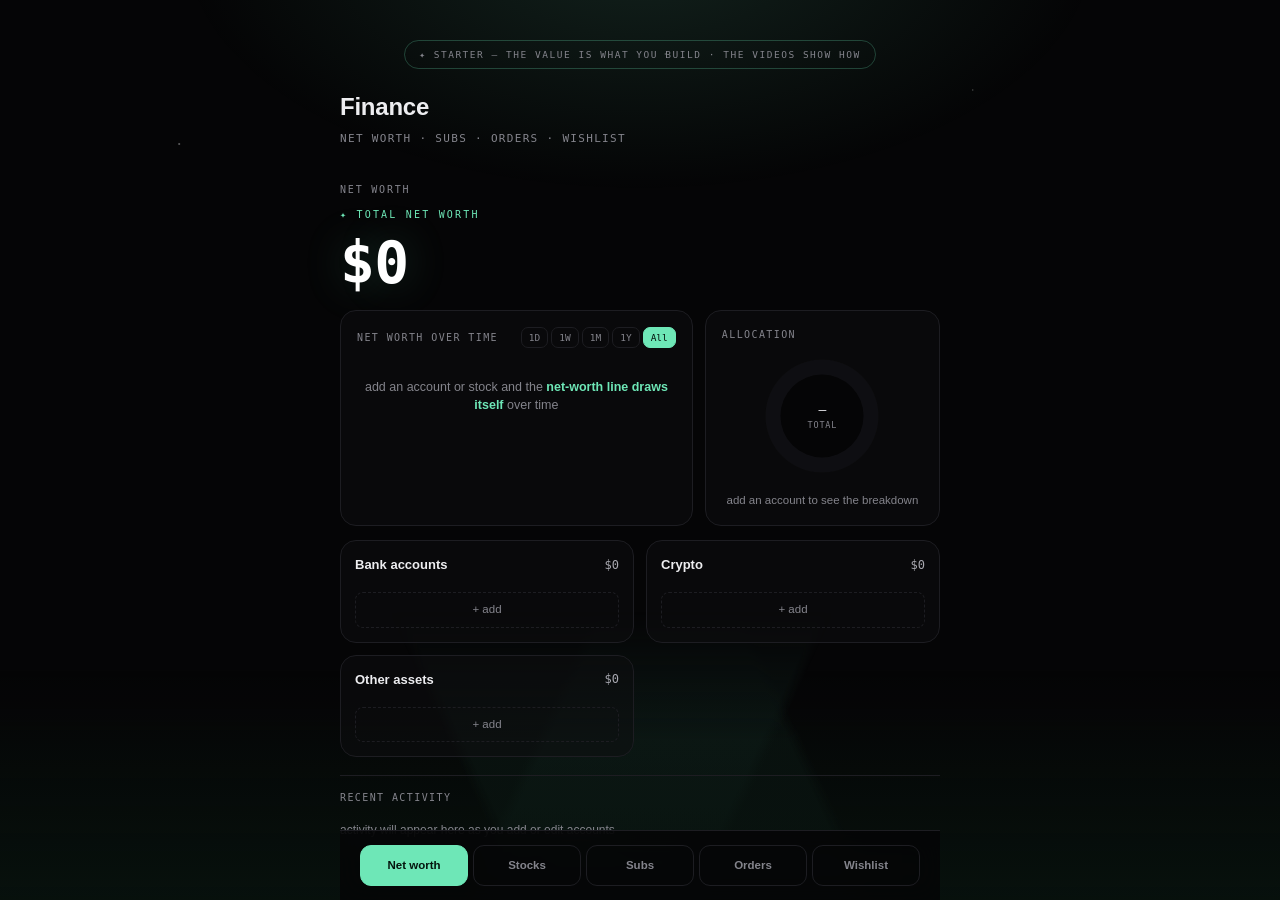
==== commit 4313be08: "auto: update from Claude Code" ====
--- a/tiles-library/finance.html
+++ b/tiles-library/finance.html
@@ -25,13 +25,12 @@
     --neg:#ff8b8b;
     --cat-bank:#3D72D6;--cat-stocks:#1D9E6C;--cat-crypto:#B8811A;--cat-other:#8465E0;--cat-subs:#E0703D;
     --mono:ui-monospace,SFMono-Regular,Menlo,monospace;
-    --serif:Georgia,'Times New Roman',serif;
     --font:-apple-system,BlinkMacSystemFont,'Segoe UI',Inter,sans-serif;
     --ease:cubic-bezier(.16,1,.3,1);
   }
   *{box-sizing:border-box;margin:0;padding:0}
   html,body{height:100%}
-  body{background:var(--bg);color:var(--fg);font:15px/1.5 var(--font);display:flex;justify-content:center;padding:40px 20px;-webkit-font-smoothing:antialiased;position:relative}
+  body{background:var(--bg);color:var(--fg);font:15px/1.5 var(--font);display:flex;justify-content:center;padding:40px 20px calc(96px + env(safe-area-inset-bottom));-webkit-font-smoothing:antialiased;position:relative}
   body::before{content:'';position:fixed;inset:0;z-index:-2;pointer-events:none;background:
     radial-gradient(58% 44% at 50% -6%, rgba(110,231,183,.13), transparent 62%),
     radial-gradient(1.5px 1.5px at 14% 16%, rgba(255,255,255,.5), transparent 100%),
@@ -48,7 +47,7 @@
   .sub{color:var(--muted);font-family:var(--mono);font-size:11px;letter-spacing:.12em;text-transform:uppercase;margin:6px 0 0}
   .well{margin-top:34px;text-align:center}
   .kick{font-family:var(--mono);font-size:10px;letter-spacing:.22em;text-transform:uppercase;color:var(--brand)}
-  .worth{font-family:var(--serif);font-style:italic;font-size:clamp(44px,9.5vw,68px);line-height:1;color:#fff;margin-top:12px;text-shadow:0 0 44px rgba(110,231,183,.22)}
+  .worth{font-family:var(--mono);font-weight:700;font-size:clamp(38px,8.2vw,58px);line-height:1;color:#fff;margin-top:12px;letter-spacing:-.01em;text-shadow:0 0 44px rgba(110,231,183,.22)}
   .worth.neg{color:var(--neg);text-shadow:0 0 44px rgba(255,139,139,.18)}
   .worth .u{font-size:.34em;font-style:normal;color:var(--muted);margin-left:2px}
   .delta{font-family:var(--mono);font-size:11px;letter-spacing:.14em;margin-top:10px;color:var(--muted)}
@@ -79,8 +78,12 @@
   .addBtn:hover{color:var(--brand);border-color:var(--brand);border-style:solid}
   .keyNote{font-family:var(--mono);font-size:10px;letter-spacing:.02em;color:var(--muted);margin-top:12px;text-align:center}
   .keyNote b{color:var(--brand)}
-  /* the bottom tab bar — each button is a page */
-  .tabBar{display:flex;gap:5px;margin-top:30px;padding-top:18px;border-top:1px solid var(--border)}
+  /* the bottom tab bar — each button is a page. Fixed to the tile's own
+     viewport so it never shifts when a shorter/taller tab swaps in above it. */
+  .tabBar{position:fixed;left:0;right:0;bottom:0;z-index:20;display:flex;gap:5px;
+    max-width:600px;margin:0 auto;padding:14px 20px calc(14px + env(safe-area-inset-bottom));
+    background:rgba(5,5,6,.86);backdrop-filter:blur(14px);-webkit-backdrop-filter:blur(14px);
+    border-top:1px solid var(--border)}
   .tab{flex:1;padding:11px 4px;border-radius:11px;border:1px solid var(--border);background:transparent;color:var(--muted);font:inherit;font-size:11.5px;font-weight:600;cursor:pointer;transition:all .15s;white-space:nowrap}
   .tab:hover{color:#fff;border-color:var(--muted)}
   .tab.on{color:#04140d;background:var(--brand);border-color:var(--brand)}
@@ -180,7 +183,7 @@
   .emptyBody{font-size:12px;color:var(--muted);max-width:360px;margin:0 auto}
   .subsHero,.wishHero{display:flex;align-items:center;justify-content:space-between;margin-bottom:10px}
   .nwHeroLabel{font-family:var(--mono);font-size:9.5px;letter-spacing:.1em;text-transform:uppercase;color:var(--muted)}
-  .subsHeroNum,.wishHeroNum{font-family:var(--serif);font-style:italic;font-size:34px;color:#fff;margin-top:4px}
+  .subsHeroNum,.wishHeroNum{font-family:var(--mono);font-weight:700;font-size:30px;color:#fff;margin-top:4px;letter-spacing:-.01em}
   .subsHeroNumSuffix{font-size:.4em;font-style:normal;color:var(--muted);margin-left:3px}
   .subsHeroSub{font-family:var(--mono);font-size:10.5px;color:var(--muted);margin-top:2px}
   .sectionCount{color:var(--muted);font-weight:400}
@@ -258,6 +261,7 @@
 <div class="shell">
 <div class="starterTag">✦ starter — the value is what you build · the videos show how</div>
   <h1>Finance</h1>
+  <p class="sub">Net worth · Subs · Orders · Wishlist</p>
   <div class="well" id="app"></div>
 </div>
 <script>
@@ -304,8 +308,8 @@
 function snapshot(){
   const v=netWorth(),h=hist(),now=Date.now(),prev=h[h.length-1];
   if(prev&&Math.abs(prev.value-v)<0.005)return;
-  if(prev&&now-prev.t<120000){prev.t=now;prev.value=v;}
-  else h.push({t:now,value:v});
+  h.push({t:now,value:v});
+  if(h.length>500)store.history=h.slice(h.length-500);
 }
 
 async function refreshStock(h){
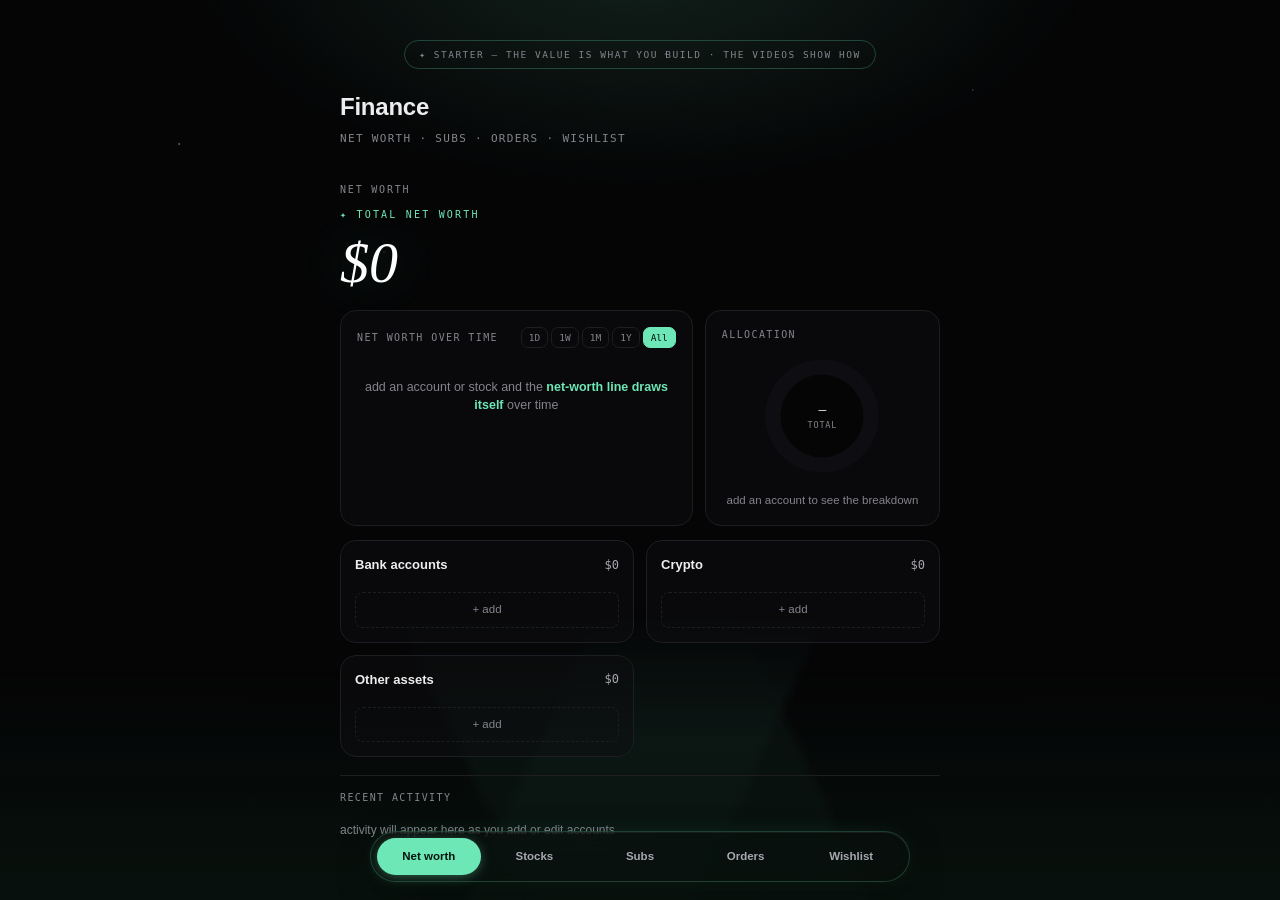
==== commit 90fe2403: "auto: update from Claude Code" ====
--- a/tiles-library/finance.html
+++ b/tiles-library/finance.html
@@ -25,6 +25,7 @@
     --neg:#ff8b8b;
     --cat-bank:#3D72D6;--cat-stocks:#1D9E6C;--cat-crypto:#B8811A;--cat-other:#8465E0;--cat-subs:#E0703D;
     --mono:ui-monospace,SFMono-Regular,Menlo,monospace;
+    --serif:Georgia,'Times New Roman',serif;
     --font:-apple-system,BlinkMacSystemFont,'Segoe UI',Inter,sans-serif;
     --ease:cubic-bezier(.16,1,.3,1);
   }
@@ -47,7 +48,7 @@
   .sub{color:var(--muted);font-family:var(--mono);font-size:11px;letter-spacing:.12em;text-transform:uppercase;margin:6px 0 0}
   .well{margin-top:34px;text-align:center}
   .kick{font-family:var(--mono);font-size:10px;letter-spacing:.22em;text-transform:uppercase;color:var(--brand)}
-  .worth{font-family:var(--mono);font-weight:700;font-size:clamp(38px,8.2vw,58px);line-height:1;color:#fff;margin-top:12px;letter-spacing:-.01em;text-shadow:0 0 44px rgba(110,231,183,.22)}
+  .worth{font-family:var(--serif);font-style:italic;font-size:clamp(44px,9.5vw,68px);line-height:1;color:#fff;margin-top:12px;text-shadow:0 0 44px rgba(110,231,183,.22)}
   .worth.neg{color:var(--neg);text-shadow:0 0 44px rgba(255,139,139,.18)}
   .worth .u{font-size:.34em;font-style:normal;color:var(--muted);margin-left:2px}
   .delta{font-family:var(--mono);font-size:11px;letter-spacing:.14em;margin-top:10px;color:var(--muted)}
@@ -78,15 +79,20 @@
   .addBtn:hover{color:var(--brand);border-color:var(--brand);border-style:solid}
   .keyNote{font-family:var(--mono);font-size:10px;letter-spacing:.02em;color:var(--muted);margin-top:12px;text-align:center}
   .keyNote b{color:var(--brand)}
-  /* the bottom tab bar — each button is a page. Fixed to the tile's own
-     viewport so it never shifts when a shorter/taller tab swaps in above it. */
-  .tabBar{position:fixed;left:0;right:0;bottom:0;z-index:20;display:flex;gap:5px;
-    max-width:600px;margin:0 auto;padding:14px 20px calc(14px + env(safe-area-inset-bottom));
-    background:rgba(5,5,6,.86);backdrop-filter:blur(14px);-webkit-backdrop-filter:blur(14px);
-    border-top:1px solid var(--border)}
-  .tab{flex:1;padding:11px 4px;border-radius:11px;border:1px solid var(--border);background:transparent;color:var(--muted);font:inherit;font-size:11.5px;font-weight:600;cursor:pointer;transition:all .15s;white-space:nowrap}
-  .tab:hover{color:#fff;border-color:var(--muted)}
-  .tab.on{color:#04140d;background:var(--brand);border-color:var(--brand)}
+  /* the bottom tab bar — each button is a page. A floating glass capsule,
+     fixed to the tile's own viewport so it never shifts when a shorter/taller
+     tab swaps in above it — translucent + blurred so scrolling content never
+     reads as ducking behind a hard black box. */
+  .tabBar{position:fixed;left:50%;bottom:calc(18px + env(safe-area-inset-bottom));
+    transform:translateX(-50%);z-index:20;display:flex;gap:2px;
+    width:calc(100% - 40px);max-width:540px;padding:6px;border-radius:999px;
+    background:rgba(11,15,13,.55);
+    backdrop-filter:blur(24px) saturate(1.7);-webkit-backdrop-filter:blur(24px) saturate(1.7);
+    border:1px solid rgba(110,231,183,.22);
+    box-shadow:0 14px 40px -10px rgba(0,0,0,.6),inset 0 1px 0 rgba(255,255,255,.05),0 0 26px -8px rgba(110,231,183,.16)}
+  .tab{flex:1;padding:10px 4px;border-radius:999px;border:none;background:transparent;color:var(--muted-strong);font:inherit;font-size:11.5px;font-weight:600;cursor:pointer;transition:color .18s,background .18s;white-space:nowrap}
+  .tab:hover{color:#fff}
+  .tab.on{color:#04140d;background:var(--brand);box-shadow:0 2px 14px -3px rgba(110,231,183,.55)}
   .starterTag{width:max-content;max-width:92%;margin:0 auto 20px;padding:6px 14px;border:1px solid rgba(110,231,183,.25);border-radius:999px;font-family:ui-monospace,SFMono-Regular,Menlo,monospace;font-size:9.5px;letter-spacing:.16em;text-transform:uppercase;color:#84848c;text-align:center}
   .starterTag,.starterTag *{line-height:1.6}
 
@@ -183,7 +189,7 @@
   .emptyBody{font-size:12px;color:var(--muted);max-width:360px;margin:0 auto}
   .subsHero,.wishHero{display:flex;align-items:center;justify-content:space-between;margin-bottom:10px}
   .nwHeroLabel{font-family:var(--mono);font-size:9.5px;letter-spacing:.1em;text-transform:uppercase;color:var(--muted)}
-  .subsHeroNum,.wishHeroNum{font-family:var(--mono);font-weight:700;font-size:30px;color:#fff;margin-top:4px;letter-spacing:-.01em}
+  .subsHeroNum,.wishHeroNum{font-family:var(--serif);font-style:italic;font-size:34px;color:#fff;margin-top:4px}
   .subsHeroNumSuffix{font-size:.4em;font-style:normal;color:var(--muted);margin-left:3px}
   .subsHeroSub{font-family:var(--mono);font-size:10.5px;color:var(--muted);margin-top:2px}
   .sectionCount{color:var(--muted);font-weight:400}
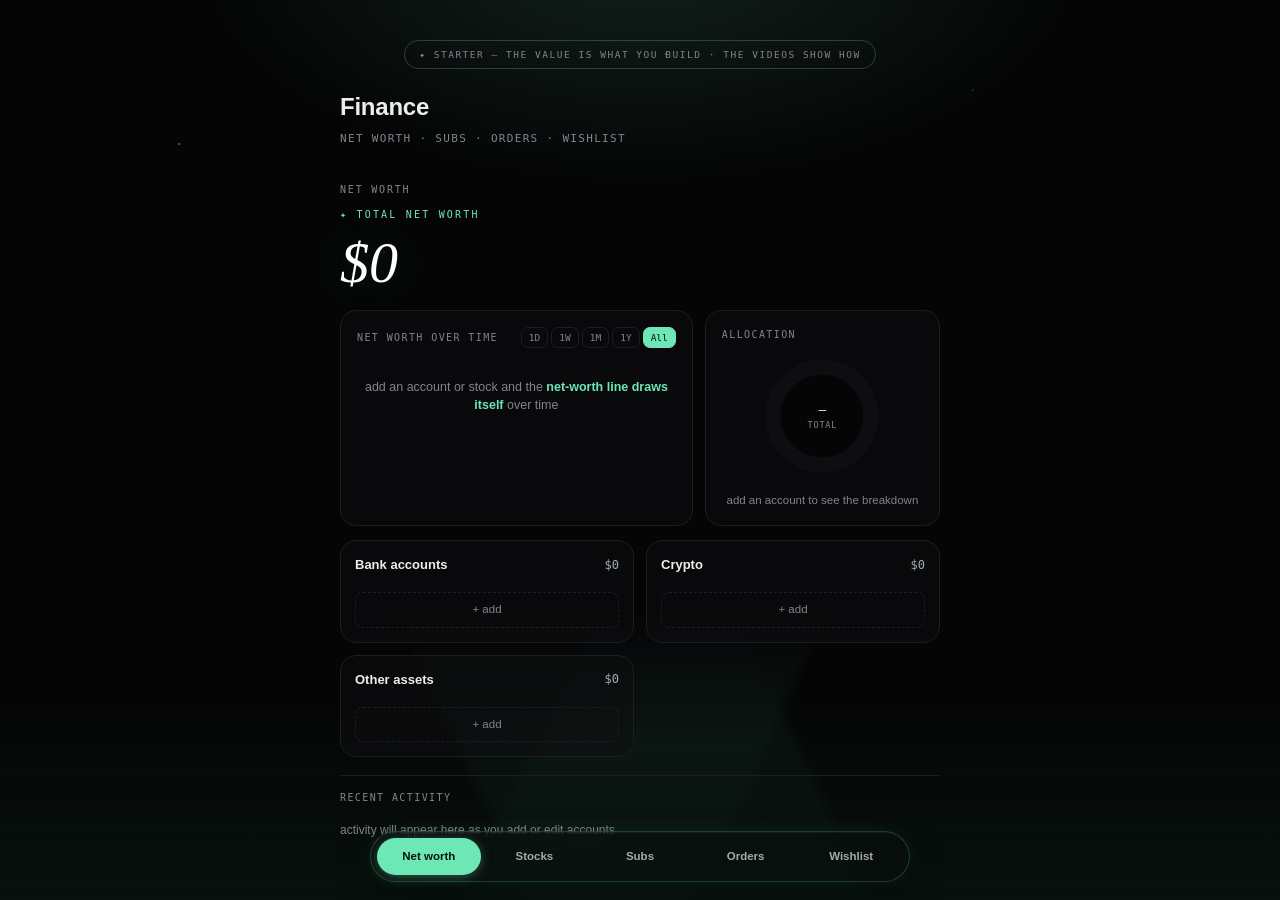
==== commit bb2217c1: "auto: update from Claude Code" ====
--- a/tiles-library/finance.html
+++ b/tiles-library/finance.html
@@ -31,7 +31,14 @@
   }
   *{box-sizing:border-box;margin:0;padding:0}
   html,body{height:100%}
-  body{background:var(--bg);color:var(--fg);font:15px/1.5 var(--font);display:flex;justify-content:center;padding:40px 20px calc(96px + env(safe-area-inset-bottom));-webkit-font-smoothing:antialiased;position:relative}
+  body{background:var(--bg);color:var(--fg);font:15px/1.5 var(--font);display:flex;justify-content:center;padding:40px 20px calc(150px + env(safe-area-inset-bottom));-webkit-font-smoothing:antialiased;position:relative}
+  /* native scrollbar hidden — scrolling (wheel/touch/keyboard) still works fully,
+     this only removes the OS scrollbar track so it doesn't sit as a white bar
+     over the tile's own dark chrome */
+  html{scrollbar-width:none;-ms-overflow-style:none}
+  html::-webkit-scrollbar{display:none;width:0;height:0}
+  body{scrollbar-width:none;-ms-overflow-style:none}
+  body::-webkit-scrollbar{display:none;width:0;height:0}
   body::before{content:'';position:fixed;inset:0;z-index:-2;pointer-events:none;background:
     radial-gradient(58% 44% at 50% -6%, rgba(110,231,183,.13), transparent 62%),
     radial-gradient(1.5px 1.5px at 14% 16%, rgba(255,255,255,.5), transparent 100%),
@@ -63,7 +70,7 @@
   .row .nmwrap{min-width:0}
   .row .nm{font-size:14px;color:var(--fg);overflow:hidden;text-overflow:ellipsis;white-space:nowrap}
   .row .hsub{font-family:var(--mono);font-size:10px;letter-spacing:.04em;color:var(--muted);margin-top:1px}
-  .row .bal{font-family:var(--mono);font-size:14px;font-variant-numeric:tabular-nums;cursor:pointer;color:var(--muted-strong);padding:3px 7px;border-radius:6px;transition:background .12s,color .12s}
+  .row .bal{font-family:var(--mono);font-size:14px;font-variant-numeric:tabular-nums;cursor:pointer;color:var(--muted-strong);padding:3px 7px;border-radius:6px;transition:background .12s,color .12s;text-shadow:0 0 10px rgba(110,231,183,.16)}
   .row .bal:hover{background:rgba(110,231,183,.09);color:var(--brand)}
   .row .bal.neg{color:var(--neg)}
   .row .del{border:none;background:none;color:var(--muted);cursor:pointer;font-size:15px;line-height:1;opacity:.45;padding:2px 4px;transition:opacity .12s,color .12s}
@@ -132,7 +139,7 @@
   .donutSvg path{transition:opacity .12s;cursor:pointer}
   .donutSvg path:hover{opacity:.8}
   .donutCenter{position:absolute;inset:0;display:flex;flex-direction:column;align-items:center;justify-content:center;pointer-events:none}
-  .donutNum{font-family:var(--mono);font-size:13px;color:var(--fg)}
+  .donutNum{font-family:var(--mono);font-size:13px;color:var(--fg);text-shadow:0 0 14px rgba(110,231,183,.3)}
   .donutSub{font-family:var(--mono);font-size:8.5px;letter-spacing:.1em;text-transform:uppercase;color:var(--muted)}
   .donutLegend{margin-top:14px;display:flex;flex-direction:column;gap:7px}
   .donutLeg{display:flex;align-items:center;gap:7px;font-size:12px;color:var(--muted-strong)}
@@ -146,12 +153,12 @@
   .accountCard{border:1px solid var(--border);border-radius:16px;background:rgba(14,14,17,.5);padding:14px}
   .accountHead{display:flex;align-items:center;justify-content:space-between;margin-bottom:10px}
   .accountLabel{font-size:13px;font-weight:600}
-  .accountTotal{font-family:var(--mono);font-size:12px;color:var(--muted-strong)}
+  .accountTotal{font-family:var(--mono);font-size:12px;color:var(--muted-strong);text-shadow:0 0 8px rgba(110,231,183,.14)}
   .accountTotalPct{color:var(--muted);margin-left:3px}
   .accountList{display:flex;flex-direction:column;gap:6px}
   .accountRow{display:grid;grid-template-columns:1fr auto auto;align-items:center;gap:8px;padding:8px 4px}
   .accountRowName{font-size:13px;cursor:pointer}
-  .accountRowAmount{font-family:var(--mono);font-size:13px;color:var(--muted-strong);cursor:pointer;padding:2px 6px;border-radius:6px}
+  .accountRowAmount{font-family:var(--mono);font-size:13px;color:var(--muted-strong);cursor:pointer;padding:2px 6px;border-radius:6px;text-shadow:0 0 10px rgba(110,231,183,.16)}
   .accountRowAmount:hover{background:rgba(110,231,183,.09);color:var(--brand)}
   .inlineEditInput{width:100%;background:rgba(0,0,0,.45);border:1px solid var(--brand);border-radius:6px;padding:4px 7px;color:var(--fg);font-family:var(--mono);font-size:13px;outline:none}
   .inlineEditAmt{text-align:right}
@@ -173,8 +180,8 @@
   .activityName{font-size:12.5px}
   .activityMeta{font-family:var(--mono);font-size:9.5px;color:var(--muted)}
   .activityAmt{font-family:var(--mono);font-size:12px}
-  .activityAmt.up{color:var(--brand)}
-  .activityAmt.down{color:var(--neg)}
+  .activityAmt.up{color:var(--brand);text-shadow:0 0 10px rgba(110,231,183,.35)}
+  .activityAmt.down{color:var(--neg);text-shadow:0 0 10px rgba(255,139,139,.3)}
   .activityDate{font-family:var(--mono);font-size:9.5px;color:var(--muted)}
 
   /* ---- subs / orders / wishlist ---- */
@@ -189,7 +196,7 @@
   .emptyBody{font-size:12px;color:var(--muted);max-width:360px;margin:0 auto}
   .subsHero,.wishHero{display:flex;align-items:center;justify-content:space-between;margin-bottom:10px}
   .nwHeroLabel{font-family:var(--mono);font-size:9.5px;letter-spacing:.1em;text-transform:uppercase;color:var(--muted)}
-  .subsHeroNum,.wishHeroNum{font-family:var(--serif);font-style:italic;font-size:34px;color:#fff;margin-top:4px}
+  .subsHeroNum,.wishHeroNum{font-family:var(--serif);font-style:italic;font-size:34px;color:#fff;margin-top:4px;text-shadow:0 0 30px rgba(110,231,183,.22)}
   .subsHeroNumSuffix{font-size:.4em;font-style:normal;color:var(--muted);margin-left:3px}
   .subsHeroSub{font-family:var(--mono);font-size:10.5px;color:var(--muted);margin-top:2px}
   .sectionCount{color:var(--muted);font-weight:400}
@@ -208,7 +215,7 @@
   .subToggleDot{width:6px;height:6px;border-radius:50%;background:var(--muted)}
   .subToggle.on .subToggleDot{background:var(--brand)}
   .subRowCost{text-align:right}
-  .subRowCostBig{font-family:var(--mono);font-size:15px;color:var(--fg)}
+  .subRowCostBig{font-family:var(--mono);font-size:15px;color:var(--fg);text-shadow:0 0 10px rgba(110,231,183,.2)}
   .subRowCostUnit{font-family:var(--mono);font-size:9px;color:var(--muted)}
   .subRowCostBilled{font-family:var(--mono);font-size:9px;color:var(--muted);margin-top:2px}
   .subRowActions{display:flex;gap:4px}
@@ -226,7 +233,7 @@
   .ordCard.deducted{opacity:.6}
   .ordHead{display:flex;align-items:center;gap:8px}
   .ordName{flex:1;font-size:13.5px;overflow:hidden;text-overflow:ellipsis;white-space:nowrap}
-  .ordAmt{font-family:var(--mono);font-size:14px}
+  .ordAmt{font-family:var(--mono);font-size:14px;text-shadow:0 0 10px rgba(110,231,183,.2)}
   .ordMetaRow{display:flex;gap:6px;margin-top:8px;flex-wrap:wrap}
   .ordPill{font-family:var(--mono);font-size:9px;color:var(--muted);border:1px solid var(--border);border-radius:999px;padding:2px 8px}
   .ordPill.good{color:var(--brand);border-color:rgba(110,231,183,.35)}
@@ -253,7 +260,7 @@
   .wishRowName{font-size:13.5px}
   .wishRowMeta{font-family:var(--mono);font-size:9.5px;color:var(--muted);margin-top:2px}
   .wishRowAmtWrap{margin-left:auto;text-align:right}
-  .wishRowAmt{font-family:var(--mono);font-size:14px}
+  .wishRowAmt{font-family:var(--mono);font-size:14px;text-shadow:0 0 10px rgba(110,231,183,.2)}
   .wishRowPct{font-family:var(--mono);font-size:9.5px;color:var(--muted);margin-top:2px}
   .wishRowPct.warn{color:#e8c878}
   .wishRowPct.bad{color:var(--neg)}
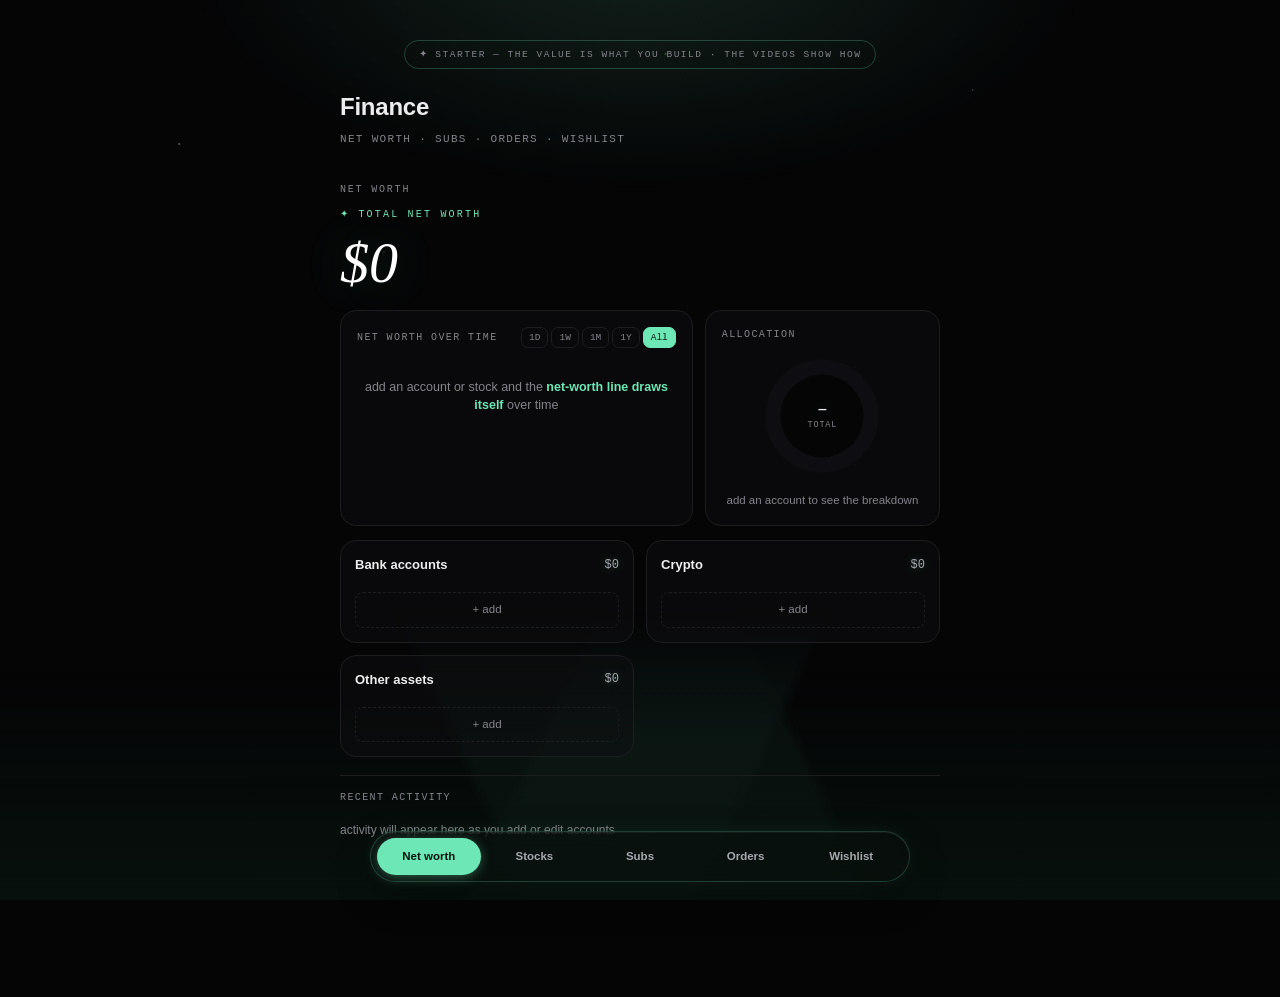
==== commit 4b8a8731: "auto: update from Claude Code" ====
--- a/tiles-library/finance.html
+++ b/tiles-library/finance.html
@@ -23,14 +23,22 @@
     --bg:#050506;--fg:#ededf0;--brand:#6EE7B7;
     --muted:#84848c;--muted-strong:#a8a8b0;--border:#1d1d22;
     --neg:#ff8b8b;
-    --cat-bank:#3D72D6;--cat-stocks:#1D9E6C;--cat-crypto:#B8811A;--cat-other:#8465E0;--cat-subs:#E0703D;
+    /* pastel allocation palette (matches the old dashboard's donut) — CVD
+       separation, chroma and 3:1 contrast validated against this bg */
+    --cat-bank:#7CC7F8;--cat-stocks:#C4B5FD;--cat-crypto:#46E0A8;--cat-other:#A78BFA;--cat-subs:#F98C8C;
     --mono:ui-monospace,SFMono-Regular,Menlo,monospace;
     --serif:Georgia,'Times New Roman',serif;
     --font:-apple-system,BlinkMacSystemFont,'Segoe UI',Inter,sans-serif;
     --ease:cubic-bezier(.16,1,.3,1);
   }
   *{box-sizing:border-box;margin:0;padding:0}
-  html,body{height:100%}
+  /* body must be min-height (not fixed height): with a fixed 100% height the
+     bottom padding sits at the viewport edge and overflowing content runs PAST
+     it — so the last rows ended exactly under the fixed tab bar. min-height
+     lets the body grow with the content, putting the 150px clearance below
+     the final row where it belongs. */
+  html{height:100%}
+  body{min-height:100%}
   body{background:var(--bg);color:var(--fg);font:15px/1.5 var(--font);display:flex;justify-content:center;padding:40px 20px calc(150px + env(safe-area-inset-bottom));-webkit-font-smoothing:antialiased;position:relative}
   /* native scrollbar hidden — scrolling (wheel/touch/keyboard) still works fully,
      this only removes the OS scrollbar track so it doesn't sit as a white bar
@@ -70,7 +78,7 @@
   .row .nmwrap{min-width:0}
   .row .nm{font-size:14px;color:var(--fg);overflow:hidden;text-overflow:ellipsis;white-space:nowrap}
   .row .hsub{font-family:var(--mono);font-size:10px;letter-spacing:.04em;color:var(--muted);margin-top:1px}
-  .row .bal{font-family:var(--mono);font-size:14px;font-variant-numeric:tabular-nums;cursor:pointer;color:var(--muted-strong);padding:3px 7px;border-radius:6px;transition:background .12s,color .12s;text-shadow:0 0 10px rgba(110,231,183,.16)}
+  .row .bal{font-family:var(--mono);font-size:14px;font-weight:600;font-variant-numeric:tabular-nums;cursor:pointer;color:var(--fg);padding:3px 7px;border-radius:6px;transition:background .12s,color .12s;text-shadow:0 0 12px rgba(110,231,183,.45)}
   .row .bal:hover{background:rgba(110,231,183,.09);color:var(--brand)}
   .row .bal.neg{color:var(--neg)}
   .row .del{border:none;background:none;color:var(--muted);cursor:pointer;font-size:15px;line-height:1;opacity:.45;padding:2px 4px;transition:opacity .12s,color .12s}
@@ -139,13 +147,13 @@
   .donutSvg path{transition:opacity .12s;cursor:pointer}
   .donutSvg path:hover{opacity:.8}
   .donutCenter{position:absolute;inset:0;display:flex;flex-direction:column;align-items:center;justify-content:center;pointer-events:none}
-  .donutNum{font-family:var(--mono);font-size:13px;color:var(--fg);text-shadow:0 0 14px rgba(110,231,183,.3)}
+  .donutNum{font-family:var(--mono);font-size:13px;font-weight:700;color:var(--fg);text-shadow:0 0 14px rgba(110,231,183,.45)}
   .donutSub{font-family:var(--mono);font-size:8.5px;letter-spacing:.1em;text-transform:uppercase;color:var(--muted)}
   .donutLegend{margin-top:14px;display:flex;flex-direction:column;gap:7px}
   .donutLeg{display:flex;align-items:center;gap:7px;font-size:12px;color:var(--muted-strong)}
   .donutLegDot{width:8px;height:8px;border-radius:50%;flex:0 0 auto}
   .donutLeg span:nth-child(2){flex:1;overflow:hidden;text-overflow:ellipsis;white-space:nowrap}
-  .donutLegPct{font-family:var(--mono);font-size:10.5px;color:var(--muted)}
+  .donutLegPct{font-family:var(--mono);font-size:11px;font-weight:700;color:var(--fg)}
   .donutEmpty{margin-top:10px;text-align:center;color:var(--muted);font-size:11.5px}
 
   .accountsGrid{display:grid;grid-template-columns:1fr 1fr;gap:12px;margin-top:14px}
@@ -153,12 +161,12 @@
   .accountCard{border:1px solid var(--border);border-radius:16px;background:rgba(14,14,17,.5);padding:14px}
   .accountHead{display:flex;align-items:center;justify-content:space-between;margin-bottom:10px}
   .accountLabel{font-size:13px;font-weight:600}
-  .accountTotal{font-family:var(--mono);font-size:12px;color:var(--muted-strong);text-shadow:0 0 8px rgba(110,231,183,.14)}
+  .accountTotal{font-family:var(--mono);font-size:12px;color:var(--muted-strong);text-shadow:0 0 10px rgba(110,231,183,.3)}
   .accountTotalPct{color:var(--muted);margin-left:3px}
   .accountList{display:flex;flex-direction:column;gap:6px}
   .accountRow{display:grid;grid-template-columns:1fr auto auto;align-items:center;gap:8px;padding:8px 4px}
   .accountRowName{font-size:13px;cursor:pointer}
-  .accountRowAmount{font-family:var(--mono);font-size:13px;color:var(--muted-strong);cursor:pointer;padding:2px 6px;border-radius:6px;text-shadow:0 0 10px rgba(110,231,183,.16)}
+  .accountRowAmount{font-family:var(--mono);font-size:13px;font-weight:600;color:var(--fg);cursor:pointer;padding:2px 6px;border-radius:6px;text-shadow:0 0 12px rgba(110,231,183,.4)}
   .accountRowAmount:hover{background:rgba(110,231,183,.09);color:var(--brand)}
   .inlineEditInput{width:100%;background:rgba(0,0,0,.45);border:1px solid var(--brand);border-radius:6px;padding:4px 7px;color:var(--fg);font-family:var(--mono);font-size:13px;outline:none}
   .inlineEditAmt{text-align:right}
@@ -175,13 +183,13 @@
   .activityHead{display:flex;justify-content:space-between;margin-bottom:8px}
   .activityEmpty{color:var(--muted);font-size:12px;padding:8px 0}
   .activityBucketLabel{font-family:var(--mono);font-size:9px;letter-spacing:.1em;text-transform:uppercase;color:var(--muted);margin:10px 0 6px}
-  .activityRow{display:grid;grid-template-columns:3px 1fr auto auto;align-items:center;gap:9px;padding:6px 2px}
-  .activityBar{height:20px;border-radius:2px}
+  .activityRow{display:grid;grid-template-columns:4px 1fr auto auto;align-items:center;gap:10px;padding:9px 11px;margin-bottom:6px;border-radius:11px;background:rgba(255,255,255,.03)}
+  .activityBar{height:22px;border-radius:99px}
   .activityName{font-size:12.5px}
   .activityMeta{font-family:var(--mono);font-size:9.5px;color:var(--muted)}
-  .activityAmt{font-family:var(--mono);font-size:12px}
-  .activityAmt.up{color:var(--brand);text-shadow:0 0 10px rgba(110,231,183,.35)}
-  .activityAmt.down{color:var(--neg);text-shadow:0 0 10px rgba(255,139,139,.3)}
+  .activityAmt{font-family:var(--mono);font-size:13px;font-weight:700}
+  .activityAmt.up{color:var(--brand);text-shadow:0 0 12px rgba(110,231,183,.6)}
+  .activityAmt.down{color:var(--neg);text-shadow:0 0 12px rgba(255,139,139,.55)}
   .activityDate{font-family:var(--mono);font-size:9.5px;color:var(--muted)}
 
   /* ---- subs / orders / wishlist ---- */
@@ -215,7 +223,7 @@
   .subToggleDot{width:6px;height:6px;border-radius:50%;background:var(--muted)}
   .subToggle.on .subToggleDot{background:var(--brand)}
   .subRowCost{text-align:right}
-  .subRowCostBig{font-family:var(--mono);font-size:15px;color:var(--fg);text-shadow:0 0 10px rgba(110,231,183,.2)}
+  .subRowCostBig{font-family:var(--mono);font-size:15px;color:var(--fg);text-shadow:0 0 10px rgba(110,231,183,.35)}
   .subRowCostUnit{font-family:var(--mono);font-size:9px;color:var(--muted)}
   .subRowCostBilled{font-family:var(--mono);font-size:9px;color:var(--muted);margin-top:2px}
   .subRowActions{display:flex;gap:4px}
@@ -233,7 +241,7 @@
   .ordCard.deducted{opacity:.6}
   .ordHead{display:flex;align-items:center;gap:8px}
   .ordName{flex:1;font-size:13.5px;overflow:hidden;text-overflow:ellipsis;white-space:nowrap}
-  .ordAmt{font-family:var(--mono);font-size:14px;text-shadow:0 0 10px rgba(110,231,183,.2)}
+  .ordAmt{font-family:var(--mono);font-size:14px;text-shadow:0 0 10px rgba(110,231,183,.35)}
   .ordMetaRow{display:flex;gap:6px;margin-top:8px;flex-wrap:wrap}
   .ordPill{font-family:var(--mono);font-size:9px;color:var(--muted);border:1px solid var(--border);border-radius:999px;padding:2px 8px}
   .ordPill.good{color:var(--brand);border-color:rgba(110,231,183,.35)}
@@ -260,7 +268,7 @@
   .wishRowName{font-size:13.5px}
   .wishRowMeta{font-family:var(--mono);font-size:9.5px;color:var(--muted);margin-top:2px}
   .wishRowAmtWrap{margin-left:auto;text-align:right}
-  .wishRowAmt{font-family:var(--mono);font-size:14px;text-shadow:0 0 10px rgba(110,231,183,.2)}
+  .wishRowAmt{font-family:var(--mono);font-size:14px;text-shadow:0 0 10px rgba(110,231,183,.35)}
   .wishRowPct{font-family:var(--mono);font-size:9.5px;color:var(--muted);margin-top:2px}
   .wishRowPct.warn{color:#e8c878}
   .wishRowPct.bad{color:var(--neg)}
@@ -415,7 +423,9 @@
 }
 function donutHtml(nw){
   const slices=[];
-  ['bank','crypto','other'].forEach(t=>{const v=acctTotal(t);if(v>0)slices.push({name:TYPE_LABELS[t],color:CAT_COLOR[t],value:v})});
+  // bank/other are the two pastels closest in hue to stocks' lavender —
+  // crypto's green between them keeps every adjacent pair distinguishable
+  ['bank','other','crypto'].forEach(t=>{const v=acctTotal(t);if(v>0)slices.push({name:TYPE_LABELS[t],color:CAT_COLOR[t],value:v})});
   const st=stockTotal();if(st>0)slices.push({name:'Stocks',color:CAT_COLOR.stocks,value:st});
   const annualSubs=monthlyBurn()*12;if(annualSubs>0)slices.push({name:'Subs / yr',color:CAT_COLOR.subs,value:annualSubs});
   const total=slices.reduce((s,x)=>s+x.value,0);
@@ -478,7 +488,8 @@
     const entries=buckets[b.key];if(!entries.length)return;
     rows+='<div class="activityBucketLabel">'+b.label+'</div>'+entries.map(e=>{
       const up=e.delta>=0,cls=up?'up':'down',sign=up?'+':'−';
-      return '<div class="activityRow"><span class="activityBar" style="background:'+(CAT_COLOR[e.type]||'var(--muted)')+'"></span>'
+      const barColor=CAT_COLOR[e.type]||'var(--muted)';
+      return '<div class="activityRow"><span class="activityBar" style="background:'+barColor+';box-shadow:0 0 9px '+barColor+'"></span>'
         +'<div><div class="activityName">'+esc(e.name||'(unnamed)')+'</div><div class="activityMeta">'+esc(e.type)+' · '+esc(e.kind)+'</div></div>'
         +'<span class="activityAmt '+cls+'">'+sign+esc(fmtMoney(Math.abs(e.delta)))+'</span><span class="activityDate">'+fmtActDate(e.ts)+'</span></div>';
     }).join('');
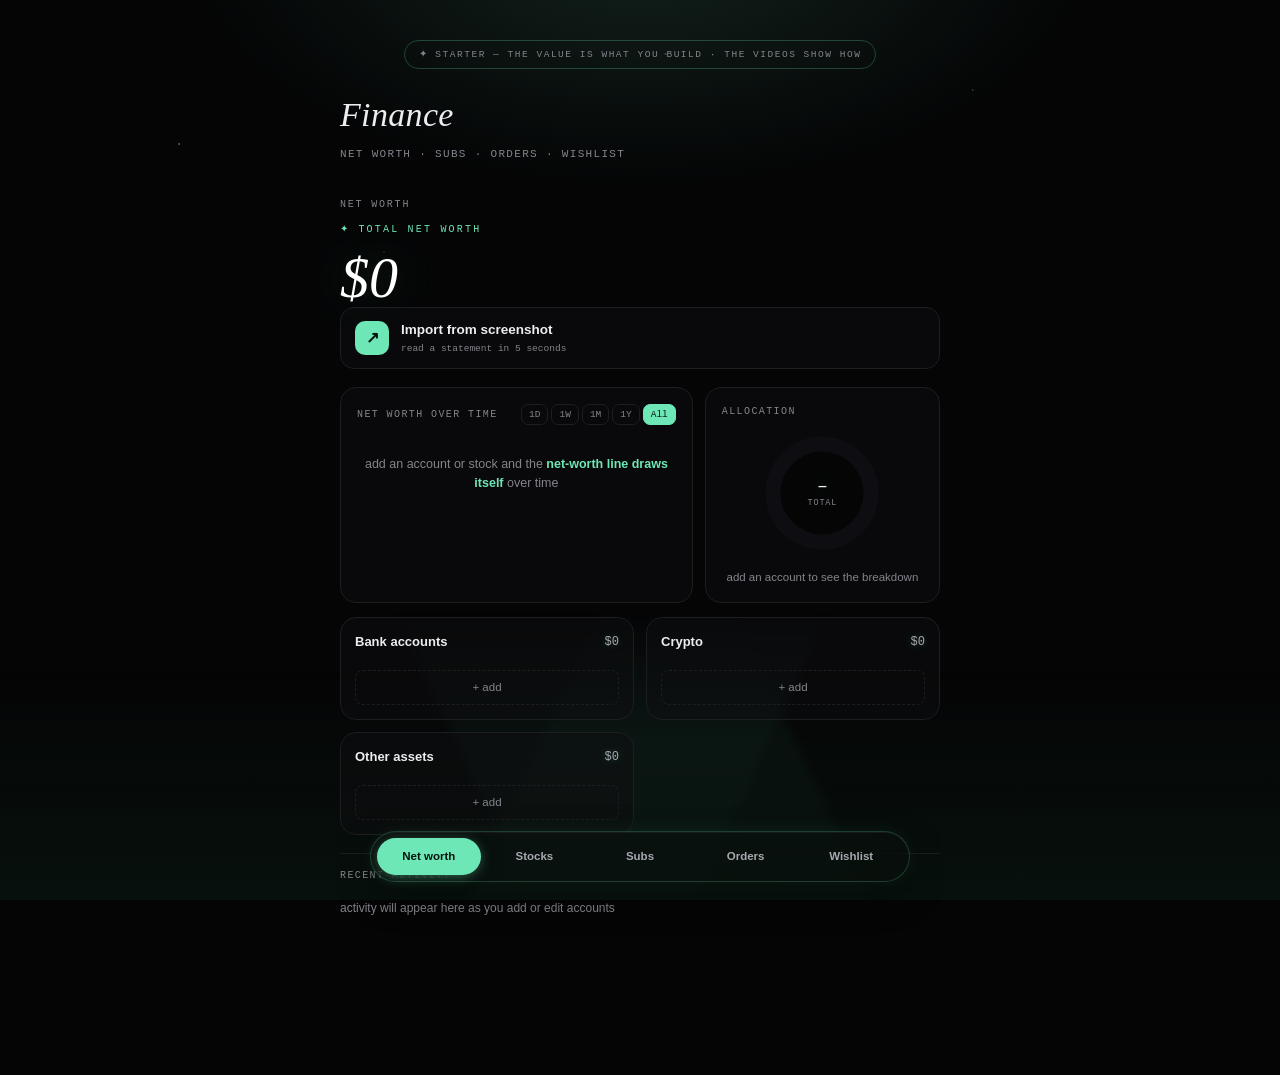
==== commit 58c48f2f: "auto: update from Claude Code" ====
--- a/tiles-library/finance.html
+++ b/tiles-library/finance.html
@@ -59,7 +59,7 @@
     linear-gradient(245deg, transparent 38%, rgba(10,18,16,.9) 39%, rgba(10,18,16,.9) 62%, transparent 63%);
     -webkit-mask-image:linear-gradient(to top,#000 55%,transparent);mask-image:linear-gradient(to top,#000 55%,transparent)}
   .shell{width:100%;max-width:600px}
-  h1{font-size:24px;font-weight:600;letter-spacing:-.01em}
+  h1{font-family:var(--serif);font-style:italic;font-weight:400;font-size:34px;letter-spacing:.01em}
   .sub{color:var(--muted);font-family:var(--mono);font-size:11px;letter-spacing:.12em;text-transform:uppercase;margin:6px 0 0}
   .well{margin-top:34px;text-align:center}
   .kick{font-family:var(--mono);font-size:10px;letter-spacing:.22em;text-transform:uppercase;color:var(--brand)}
@@ -276,6 +276,54 @@
   .wishRowBarFill{height:100%;background:var(--brand);border-radius:99px}
   .wishRowBarFill.warn{background:#e8c878}
   .wishRowBarFill.bad{background:var(--neg)}
+
+  /* ---- AI screenshot import (statement / subs / receipt) ---- */
+  .importTrigger{display:flex;align-items:center;gap:12px;width:100%;margin-bottom:14px;padding:12px 14px;
+    border:1px solid var(--border);border-radius:14px;background:rgba(14,14,17,.5);cursor:pointer;
+    text-align:left;font:inherit;color:var(--fg);transition:border-color .15s}
+  .importTrigger:hover{border-color:rgba(110,231,183,.4)}
+  .importTriggerIcon{flex:0 0 auto;width:34px;height:34px;display:grid;place-items:center;border-radius:10px;
+    background:var(--brand);color:#04140d;font-size:16px;font-weight:700}
+  .importTriggerTitle{display:block;font-size:13.5px;font-weight:600}
+  .importTriggerSub{display:block;font-family:var(--mono);font-size:9.5px;color:var(--muted);margin-top:2px}
+  .impOverlay{position:fixed;inset:0;z-index:50;display:flex;align-items:center;justify-content:center;
+    padding:20px;background:rgba(0,0,0,.72);backdrop-filter:blur(10px);-webkit-backdrop-filter:blur(10px)}
+  .impCard{width:min(480px,100%);max-height:88vh;overflow:auto;background:#0b0b0e;border:1px solid var(--border);
+    border-radius:20px;padding:20px;scrollbar-width:none}
+  .impCard::-webkit-scrollbar{display:none}
+  .impEyebrow{font-family:var(--mono);font-size:10px;letter-spacing:.18em;text-transform:uppercase;color:var(--brand)}
+  .impHead{display:flex;align-items:flex-start;justify-content:space-between;gap:10px}
+  .impTitle{font-size:22px;font-weight:700;margin-top:4px}
+  .impTitle em{font-family:var(--serif);color:var(--brand)}
+  .impClose{flex:0 0 auto;width:34px;height:34px;border-radius:50%;border:1px solid var(--border);
+    background:rgba(255,255,255,.04);color:var(--fg);font-size:15px;cursor:pointer}
+  .impDrop{margin-top:16px;padding:34px 16px;border:1px dashed rgba(110,231,183,.3);border-radius:16px;
+    background:rgba(110,231,183,.03);text-align:center;cursor:pointer;transition:border-color .15s,background .15s}
+  .impDrop:hover,.impDrop.over{border-color:var(--brand);background:rgba(110,231,183,.07)}
+  .impDropIcon{width:44px;height:44px;margin:0 auto 12px;display:grid;place-items:center;border-radius:12px;
+    background:var(--brand);color:#04140d;font-size:20px;font-weight:700}
+  .impDropTitle{font-family:var(--serif);font-style:italic;font-size:19px}
+  .impDropSub{font-family:var(--mono);font-size:9.5px;letter-spacing:.14em;text-transform:uppercase;color:var(--muted);margin-top:6px}
+  .impNote{margin-top:14px;padding:12px 14px;border-radius:12px;border:1px solid rgba(232,200,120,.3);
+    background:rgba(232,200,120,.06);font-size:12px;line-height:1.55;color:var(--muted-strong)}
+  .impNote b{color:#e8c878}
+  .impBtnRow{display:flex;justify-content:flex-end;gap:8px;margin-top:16px}
+  .impBtn{border:none;background:var(--brand);color:#04140d;font-weight:700;font-size:13px;border-radius:12px;
+    padding:11px 18px;cursor:pointer}
+  .impBtn.ghost{background:transparent;border:1px solid var(--border);color:var(--muted-strong)}
+  .impKeyIn{width:100%;margin-top:14px;background:rgba(0,0,0,.45);border:1px solid var(--border);border-radius:10px;
+    padding:11px 13px;color:var(--fg);font-family:var(--mono);font-size:12.5px;outline:none}
+  .impKeyIn:focus{border-color:var(--brand)}
+  .impBusy{margin-top:16px;padding:30px 16px;text-align:center}
+  .impBusyDot{display:inline-block;width:8px;height:8px;border-radius:50%;background:var(--brand);
+    animation:impPulse 1s ease infinite}
+  @keyframes impPulse{0%,100%{opacity:.3;transform:scale(.85)}50%{opacity:1;transform:scale(1.15)}}
+  .impBusyText{font-family:var(--mono);font-size:10.5px;letter-spacing:.14em;text-transform:uppercase;color:var(--muted);margin-top:12px}
+  .impError{margin-top:14px;padding:12px 14px;border-radius:12px;border:1px solid rgba(255,139,139,.35);
+    background:rgba(255,139,139,.06);font-size:12.5px;color:var(--neg)}
+  .impResult{margin-top:16px;padding:22px 16px;text-align:center}
+  .impResultNum{font-family:var(--serif);font-style:italic;font-size:38px;color:var(--brand);text-shadow:0 0 24px rgba(110,231,183,.35)}
+  .impResultSub{font-family:var(--mono);font-size:10px;letter-spacing:.14em;text-transform:uppercase;color:var(--muted);margin-top:6px}
 </style>
 </head>
 <body>
@@ -284,6 +332,7 @@
   <h1>Finance</h1>
   <p class="sub">Net worth · Subs · Orders · Wishlist</p>
   <div class="well" id="app"></div>
+  <div id="imp"></div>
 </div>
 <script>
 let store={};let view='networth';
@@ -501,6 +550,7 @@
   return '<section class="section"><div class="sectionEyebrow"><span>Net worth</span></div>'
     +'<div class="well" style="text-align:left;margin-top:0"><div class="kick" style="text-align:left">✦ total net worth</div>'
     +'<div class="worth" style="text-align:left;font-size:clamp(38px,8vw,58px)'+(nw<0?';color:var(--neg)':'')+'">'+esc(fmtMoney(nw))+'</div>'+dailyDeltaHtml()+'</div>'
+    +importTriggerHtml('statement','Import from screenshot','read a statement in 5 seconds')
     +'<div class="overviewGrid">'+chartHtml()+donutHtml(nw)+'</div>'
     +'<div class="accountsGrid">'+accountCardHtml('bank',nw)+accountCardHtml('crypto',nw)+accountCardHtml('other',nw)+'</div>'
     +activityHtml()+'</section>';
@@ -601,6 +651,7 @@
     }).join('');
   }
   return '<section class="section"><div class="sectionEyebrow"><span>Active subscriptions</span><span class="sectionCount">'+subs().length+' '+(subs().length===1?'sub':'subs')+(monthlyTotal>0?'<span class="sectionCountSep"> · '+esc(fmtMoney(monthlyTotal*12))+' / yr</span>':'')+'</span></div>'
+    +importTriggerHtml('subs','Import subscriptions','snap a billing page, pull every sub at once')
     +'<div class="addCard"><div class="subsHero"><div><div class="nwHeroLabel">Monthly burn</div><div class="subsHeroNum">'+esc(fmtMoney(monthlyTotal))+'<span class="subsHeroNumSuffix">/ mo</span></div>'+(monthlyTotal>0?'<div class="subsHeroSub">~'+esc(fmtMoney(monthlyTotal*12))+' per year</div>':'')+'</div></div></div>'
     +addForm+'<div>'+list+'</div></section>';
 }
@@ -672,6 +723,7 @@
   if(!orders().length)list='<div class="emptyState"><div class="emptyTitle">Nothing on the way.</div><div class="emptyBody">Log an order above. Pick the account it comes out of and the expected arrival date — the dashboard shows what % of your net worth it costs.</div></div>';
   else list=sorted.map(o=>orderCardHtml(o,nw)).join('');
   return '<section class="section"><div class="sectionEyebrow"><span>Incoming orders</span><span class="sectionCount">'+orders().length+' '+(orders().length===1?'item':'items')+'</span></div>'
+    +importTriggerHtml('receipt','Import receipt','snap a receipt, auto-log the purchase')
     +addForm+'<div>'+list+'</div></section>';
 }
 
@@ -710,6 +762,242 @@
 }
 
 /* ============================================================
+ * AI screenshot import — statement / subs / receipt.
+ *
+ * The tile NEVER holds the Anthropic key. window.Vitality.ai(body) posts the
+ * Messages API body to the host, which routes it through /api/mentor — the
+ * key lives server-side (.env.local / Vercel) or, as a fallback, in the HOST
+ * page's localStorage where the user pasted it. Cheapest-possible OCR:
+ * Haiku 4.5 (vision-capable, $1/$5 per 1M — never Sonnet/Opus for OCR),
+ * image downscaled to 1024px + JPEG before upload, forced tool output
+ * (tool_choice pins `extract`), compact short-key JSON.
+ * ============================================================ */
+const imp={open:null,busy:false,error:null,result:null,keyMode:false,hasKey:undefined};
+const IMPORT_COPY={
+  statement:{title:'Read a <em>statement</em> screenshot',desc:'Drop a bank/brokerage screenshot and Claude reads every account and balance, then fills them in automatically.',drop:'Drop a statement screenshot'},
+  subs:{title:'Pull <em>subscriptions</em> from a screenshot',desc:'Snap your billing page and Claude detects every recurring subscription and adds them at once.',drop:'Drop a billing screenshot'},
+  receipt:{title:'Auto-log a <em>receipt</em>',desc:'Snap a receipt and Claude logs the purchase to your orders automatically.',drop:'Drop a receipt screenshot'},
+};
+const EXTRACT_SYSTEM=[
+  'You are a precise financial-screenshot OCR extractor. You read ONE screenshot of a bank/brokerage statement, a subscriptions/billing page, or a purchase receipt, and return its line items by calling the `extract` tool. Output the tool call only — never prose.',
+  '',
+  'Each element of `items`:',
+  '- t: category — "bank","stocks","crypto","other" for statement/balance lines; "sub" for a recurring subscription; "order" for a receipt/purchase.',
+  '- n: short name (account, holding, service, or merchant). No amounts inside the name.',
+  '- a: numeric amount, no thousands separators or currency symbols (e.g. 1234.50).',
+  '- p: billing period, subscriptions only — "monthly","yearly","weekly". Omit otherwise.',
+  '',
+  'Rules: one item per distinct line; skip totals that merely sum other lines; omit any field you are unsure of (never emit null or empty strings); if nothing is readable, return an empty items array.',
+  '',
+  'Examples (shape only):',
+  '"Checking $4,210.55" -> {"t":"bank","n":"Checking","a":4210.55}',
+  '"VTI 12 sh — $3,100" -> {"t":"stocks","n":"VTI","a":3100}',
+  '"Netflix $19.90/mo" -> {"t":"sub","n":"Netflix","a":19.9,"p":"monthly"}',
+  '"Target total 54.30" -> {"t":"order","n":"Target","a":54.3}',
+].join('\n');
+const EXTRACT_TOOL={
+  name:'extract',
+  description:'Return every line item read from the financial screenshot.',
+  input_schema:{
+    type:'object',
+    additionalProperties:false,
+    properties:{
+      items:{
+        type:'array',
+        items:{
+          type:'object',
+          additionalProperties:false,
+          properties:{
+            t:{type:'string',enum:['bank','stocks','crypto','other','sub','order']},
+            n:{type:'string'},
+            a:{type:'number'},
+            p:{type:'string',enum:['monthly','yearly','weekly']},
+          },
+          required:['t','n','a'],
+        },
+      },
+    },
+    required:['items'],
+  },
+};
+const KIND_HINT={
+  statement:'This is a bank/brokerage statement screenshot. Extract every account and balance line.',
+  subs:'This is a subscriptions/billing page screenshot. Extract every recurring subscription.',
+  receipt:'This is a purchase receipt screenshot. Extract the purchase(s).',
+};
+
+function downscaleImage(file){
+  return new Promise(function(resolve,reject){
+    var fr=new FileReader();
+    fr.onerror=function(){reject(new Error('Could not read that file.'))};
+    fr.onload=function(){
+      var img=new Image();
+      img.onerror=function(){reject(new Error('That does not look like an image.'))};
+      img.onload=function(){
+        var MAX=1024,w=img.width,h=img.height;
+        var scale=Math.min(1,MAX/Math.max(w,h));
+        var cw=Math.max(1,Math.round(w*scale)),ch=Math.max(1,Math.round(h*scale));
+        var c=document.createElement('canvas');c.width=cw;c.height=ch;
+        c.getContext('2d').drawImage(img,0,0,cw,ch);
+        var dataUrl=c.toDataURL('image/jpeg',0.8);
+        resolve({b64:dataUrl.split(',')[1],mediaType:'image/jpeg'});
+      };
+      img.src=fr.result;
+    };
+    fr.readAsDataURL(file);
+  });
+}
+
+async function callExtract(kind,img){
+  if(!window.Vitality.ai)throw new Error('no_key');
+  const body={
+    model:'claude-haiku-4-5',
+    max_tokens:500,
+    temperature:0,
+    system:[{type:'text',text:EXTRACT_SYSTEM,cache_control:{type:'ephemeral'}}],
+    tools:[EXTRACT_TOOL],
+    tool_choice:{type:'tool',name:'extract'},
+    messages:[{role:'user',content:[
+      {type:'image',source:{type:'base64',media_type:img.mediaType,data:img.b64}},
+      {type:'text',text:KIND_HINT[kind]},
+    ]}],
+  };
+  const j=await window.Vitality.ai(body);
+  const block=(j.content||[]).find(b=>b.type==='tool_use'&&b.name==='extract');
+  if(!block||!block.input||!Array.isArray(block.input.items))throw new Error('The model did not return the expected structure.');
+  return block.input.items;
+}
+
+function applyImport(kind,items){
+  let count=0;
+  for(const it of items){
+    const name=String(it.n||'').trim();const amount=Number(it.a);
+    if(!name||!isFinite(amount))continue;
+    if(kind==='statement'){
+      const type=it.t==='bank'?'bank':it.t==='crypto'?'crypto':'other';
+      accts().push({id:'a'+Math.random().toString(36).slice(2,8),name,balance:amount,type});
+      pushActivity({name,type,delta:amount,kind:'add'});
+      count++;
+    }else if(kind==='subs'){
+      subs().push({id:'s'+Math.random().toString(36).slice(2,8),name,amount,period:(it.p==='yearly'||it.p==='weekly')?it.p:'monthly',renewal:null,fromAccountId:null,autoDeduct:false});
+      count++;
+    }else{
+      orders().push({id:'o'+Math.random().toString(36).slice(2,8),name,amount,fromAccountId:null,date:null,ts:Date.now(),deductedAt:null,pctAtDeduction:null,deductedFromName:null});
+      count++;
+    }
+  }
+  if(kind==='statement')snapshot();
+  return count;
+}
+
+async function runImport(kind,file){
+  if(!file)return;
+  imp.busy=true;imp.error=null;imp.result=null;renderImport();
+  try{
+    const img=await downscaleImage(file);
+    let items=null,lastErr=null;
+    for(let attempt=0;attempt<2&&items===null;attempt++){
+      try{items=await callExtract(kind,img);}
+      catch(e){
+        lastErr=e;const m=String(e&&e.message||'');
+        if(m==='no_key'){imp.busy=false;imp.keyMode=true;imp.hasKey=null;renderImport();return;}
+        if(m.indexOf('authentication')>=0||m.indexOf('api-key')>=0||m.indexOf('api_key')>=0)break; // bad key → no retry
+      }
+    }
+    if(items===null)throw lastErr||new Error('Could not read that screenshot.');
+    const count=applyImport(kind,items);
+    const noun=kind==='statement'?(count===1?'account':'accounts'):kind==='subs'?(count===1?'subscription':'subscriptions'):(count===1?'order':'orders');
+    if(kind==='statement')view='networth';else if(kind==='subs')view='subs';else view='orders';
+    imp.busy=false;imp.result={count:count,noun:noun};
+    persist();render();renderImport();
+  }catch(err){
+    imp.busy=false;
+    imp.error=(err&&err.message)||'Something went wrong. Check your key and try again.';
+    renderImport();
+  }
+}
+
+function importTriggerHtml(kind,title,sub){
+  return '<button type="button" class="importTrigger" data-act="impOpen" data-kind="'+kind+'">'
+    +'<span class="importTriggerIcon" aria-hidden>↗</span>'
+    +'<span><span class="importTriggerTitle">'+title+'</span><span class="importTriggerSub">'+sub+'</span></span></button>';
+}
+
+async function openImport(kind){
+  imp.open=kind;imp.busy=false;imp.error=null;imp.result=null;imp.keyMode=false;imp.hasKey=undefined;
+  renderImport();
+  try{imp.hasKey=window.Vitality.aiStatus?await window.Vitality.aiStatus():null;}
+  catch(e){imp.hasKey=null;}
+  if(imp.open===kind&&!imp.hasKey)imp.keyMode=true;
+  renderImport();
+}
+
+function renderImport(){
+  const host=document.getElementById('imp');if(!host)return;
+  if(!imp.open){host.innerHTML='';return;}
+  const copy=IMPORT_COPY[imp.open];
+  let bodyHtml;
+  if(imp.busy){
+    bodyHtml='<div class="impBusy"><span class="impBusyDot"></span><span class="impBusyDot" style="animation-delay:.18s;margin-left:6px"></span><span class="impBusyDot" style="animation-delay:.36s;margin-left:6px"></span>'
+      +'<div class="impBusyText">Claude is reading your screenshot…</div></div>';
+  }else if(imp.result){
+    bodyHtml='<div class="impResult"><div class="impResultNum">+'+imp.result.count+'</div>'
+      +'<div class="impResultSub">'+imp.result.noun+' added</div></div>'
+      +'<div class="impBtnRow"><button type="button" class="impBtn" data-act="impClose">Done</button></div>';
+  }else if(imp.keyMode){
+    bodyHtml='<div class="impDrop" style="cursor:default"><div class="impDropIcon" aria-hidden>↗</div>'
+      +'<div class="impDropTitle">Screenshot import</div>'
+      +'<div class="impDropSub">needs an Anthropic key</div></div>'
+      +'<div class="impNote"><b>One-time setup:</b> AI import calls Claude with your own Anthropic API key. '
+      +'It stays in this browser and is sent straight to Anthropic through your own site. Everything else here works offline. '
+      +'Key at console.anthropic.com → settings → keys.</div>'
+      +'<input class="impKeyIn" id="impKeyIn" type="password" placeholder="sk-ant-…" autocomplete="off" />'
+      +(imp.error?'<div class="impError">'+esc(imp.error)+'</div>':'')
+      +'<div class="impBtnRow"><button type="button" class="impBtn ghost" data-act="impClose">Cancel</button>'
+      +'<button type="button" class="impBtn" data-act="impSaveKey">Save key</button></div>';
+  }else{
+    bodyHtml='<div class="impDrop" id="impDrop"><div class="impDropIcon" aria-hidden>↗</div>'
+      +'<div class="impDropTitle">'+copy.drop+'</div>'
+      +'<div class="impDropSub">or click to choose a file</div></div>'
+      +'<input type="file" id="impFile" accept="image/*" style="display:none" />'
+      +(imp.error?'<div class="impError">'+esc(imp.error)+'</div>':'')
+      +(imp.hasKey==='local'
+        ?'<div class="impBtnRow"><button type="button" class="impBtn ghost" data-act="impForgetKey">Forget my key</button></div>'
+        :'');
+  }
+  host.innerHTML='<div class="impOverlay" id="impOverlay"><div class="impCard">'
+    +'<div class="impHead"><div><div class="impEyebrow">Import</div><div class="impTitle">'+copy.title+'</div>'
+    +'<p style="font-size:12.5px;color:var(--muted-strong);margin-top:8px;line-height:1.55">'+copy.desc+'</p></div>'
+    +'<button type="button" class="impClose" data-act="impClose" aria-label="Close">×</button></div>'
+    +bodyHtml+'</div></div>';
+
+  const overlay=document.getElementById('impOverlay');
+  if(overlay)overlay.addEventListener('mousedown',function(e){if(e.target===overlay){imp.open=null;renderImport();}});
+  const drop=document.getElementById('impDrop'),fileIn=document.getElementById('impFile');
+  if(drop&&fileIn){
+    drop.addEventListener('click',function(){fileIn.click();});
+    drop.addEventListener('dragover',function(e){e.preventDefault();drop.classList.add('over');});
+    drop.addEventListener('dragleave',function(){drop.classList.remove('over');});
+    drop.addEventListener('drop',function(e){e.preventDefault();drop.classList.remove('over');
+      const f=e.dataTransfer&&e.dataTransfer.files&&e.dataTransfer.files[0];if(f)runImport(imp.open,f);});
+    fileIn.addEventListener('change',function(){const f=fileIn.files&&fileIn.files[0];if(f)runImport(imp.open,f);});
+  }
+  const keyIn=document.getElementById('impKeyIn');
+  if(keyIn){keyIn.focus();keyIn.addEventListener('keydown',function(e){if(e.key==='Enter')saveImportKey();});}
+}
+
+async function saveImportKey(){
+  const keyIn=document.getElementById('impKeyIn');
+  const val=(keyIn?keyIn.value:'').trim();
+  if(!val){if(keyIn)keyIn.focus();return;}
+  try{
+    if(window.Vitality.aiKey)await window.Vitality.aiKey(val);
+    imp.keyMode=false;imp.error=null;imp.hasKey='local';
+  }catch(e){imp.error='Could not save the key — try again.';}
+  renderImport();
+}
+
+/* ============================================================
  * Render + wiring
  * ============================================================ */
 function tabBar(){
@@ -832,6 +1120,13 @@
   if(act==='addSub')addSub();else if(act==='addOrder')addOrder();else if(act==='addWish')addWish();
 });
 document.addEventListener('click',e=>{
+  const impOpen=e.target.closest('[data-act="impOpen"]');
+  if(impOpen){openImport(impOpen.getAttribute('data-kind'));return}
+  if(e.target.closest('[data-act="impClose"]')){imp.open=null;renderImport();return}
+  if(e.target.closest('[data-act="impSaveKey"]')){saveImportKey();return}
+  if(e.target.closest('[data-act="impForgetKey"]')){
+    (window.Vitality.aiKey?window.Vitality.aiKey(''):Promise.resolve()).then(function(){imp.hasKey=null;imp.keyMode=true;renderImport();});
+    return}
   const tab=e.target.closest('[data-view]');
   if(tab){view=tab.getAttribute('data-view');editingId=null;adding=addingStock=addingSub=false;subEditId=null;hoverIdx=null;render();return}
   const period=e.target.closest('[data-act="period"]');
@@ -884,7 +1179,7 @@
 /* standalone preview: opened as a raw file with no dashboard bridge? back it
    with localStorage so it still renders. In the real sealed dashboard the
    bridge is injected first, so this branch never runs there. */
-if(!window.Vitality){window.Vitality={save:function(d){try{localStorage.setItem('v:prev:finance',JSON.stringify(d));}catch(e){}return Promise.resolve(true);},load:function(){try{return Promise.resolve(JSON.parse(localStorage.getItem('v:prev:finance')||'{}'));}catch(e){return Promise.resolve({});}},read:function(){return Promise.resolve(null);},stock:function(){return Promise.reject(new Error('no_key'));}};}
+if(!window.Vitality){window.Vitality={save:function(d){try{localStorage.setItem('v:prev:finance',JSON.stringify(d));}catch(e){}return Promise.resolve(true);},load:function(){try{return Promise.resolve(JSON.parse(localStorage.getItem('v:prev:finance')||'{}'));}catch(e){return Promise.resolve({});}},read:function(){return Promise.resolve(null);},stock:function(){return Promise.reject(new Error('no_key'));},ai:function(){return Promise.reject(new Error('no_key'));},aiKey:function(){return Promise.resolve(true);},aiStatus:function(){return Promise.resolve(null);}};}
 (async()=>{
   const d=await window.Vitality.load();
   store=(d&&typeof d==='object'&&!Array.isArray(d))?d:{};
